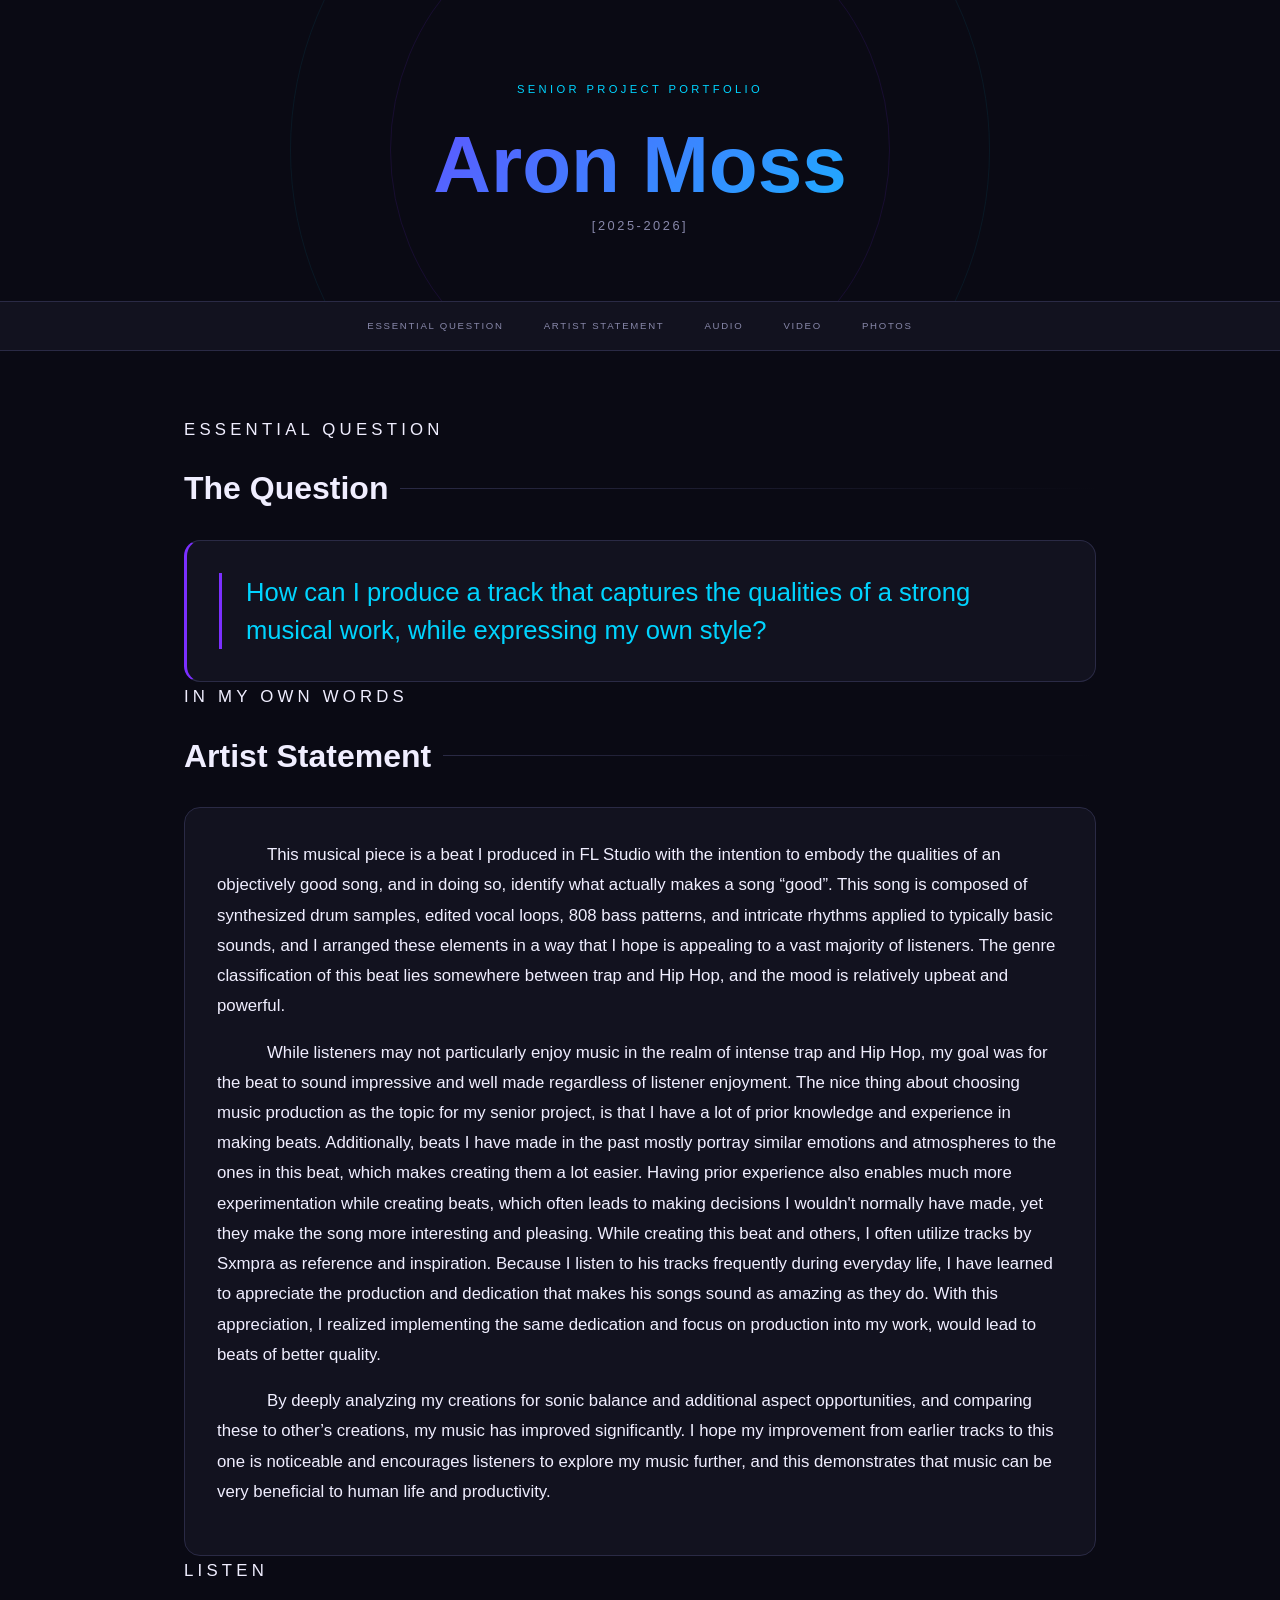
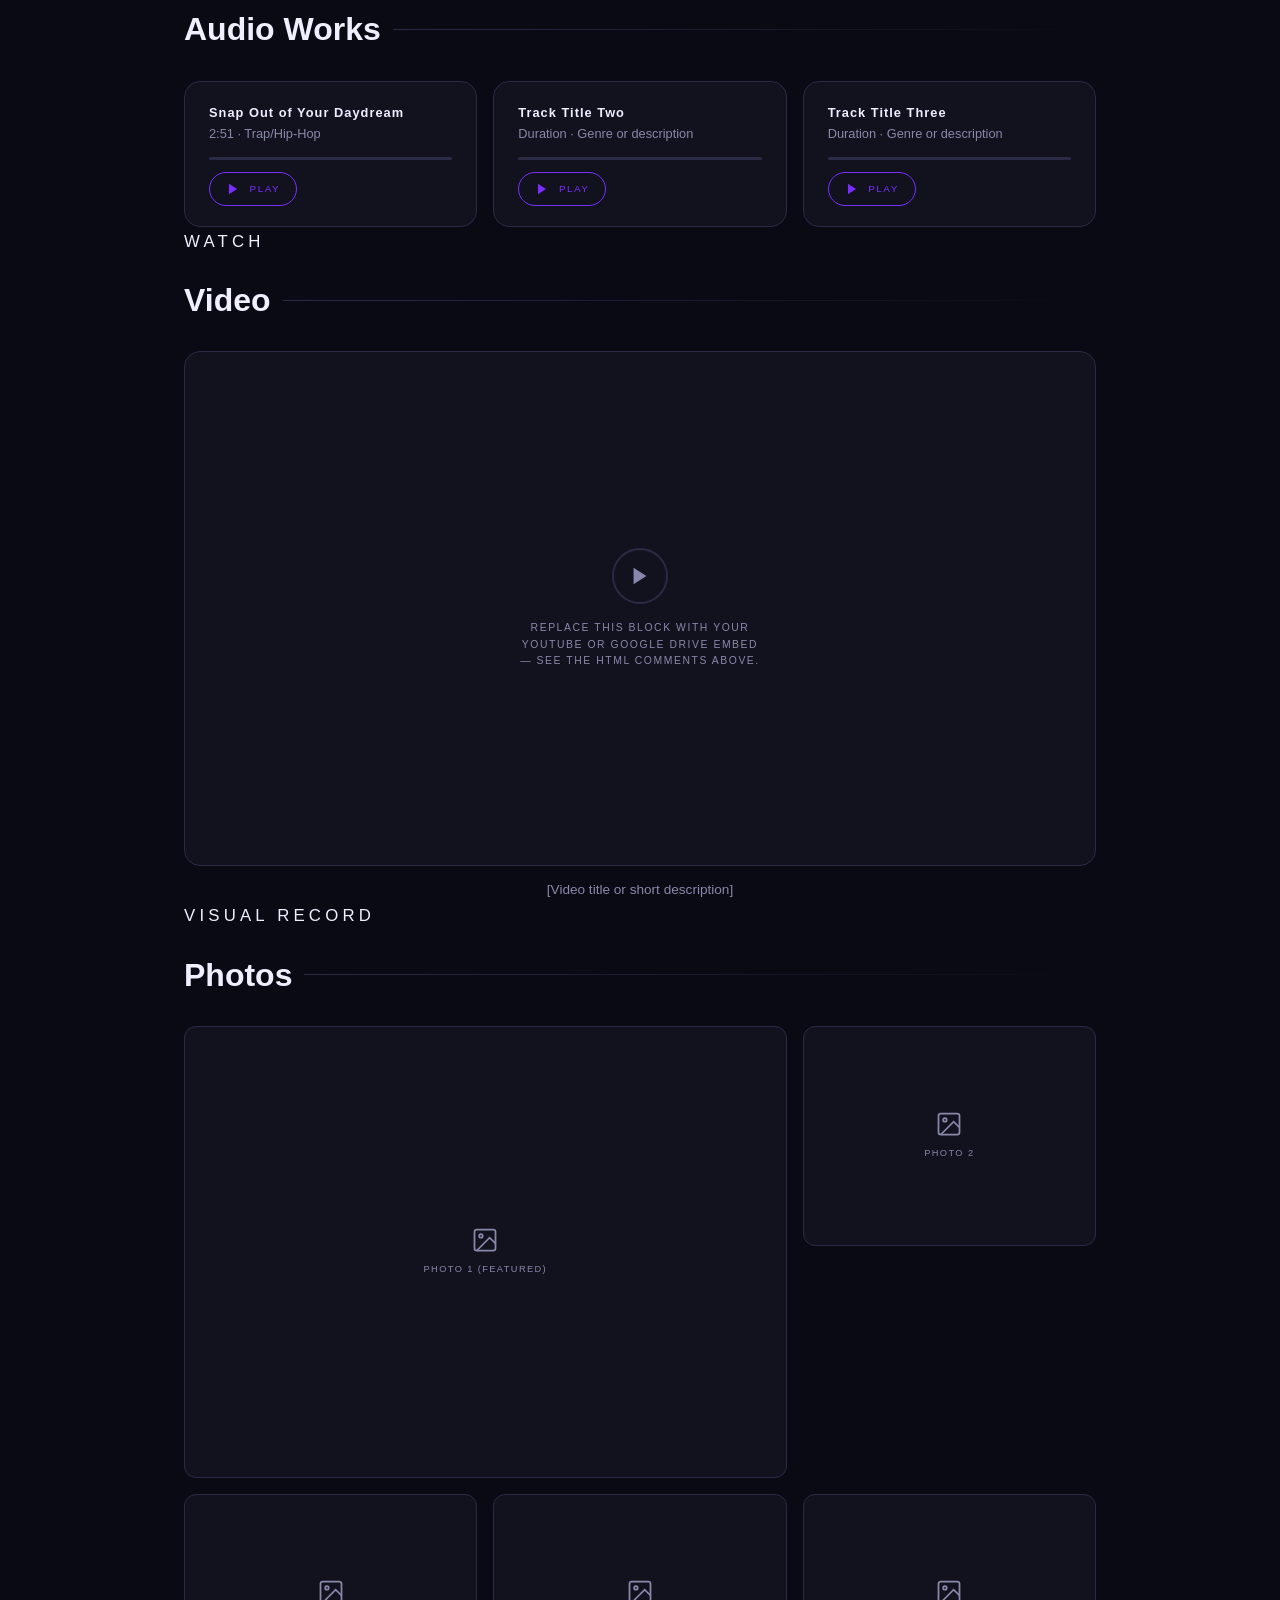
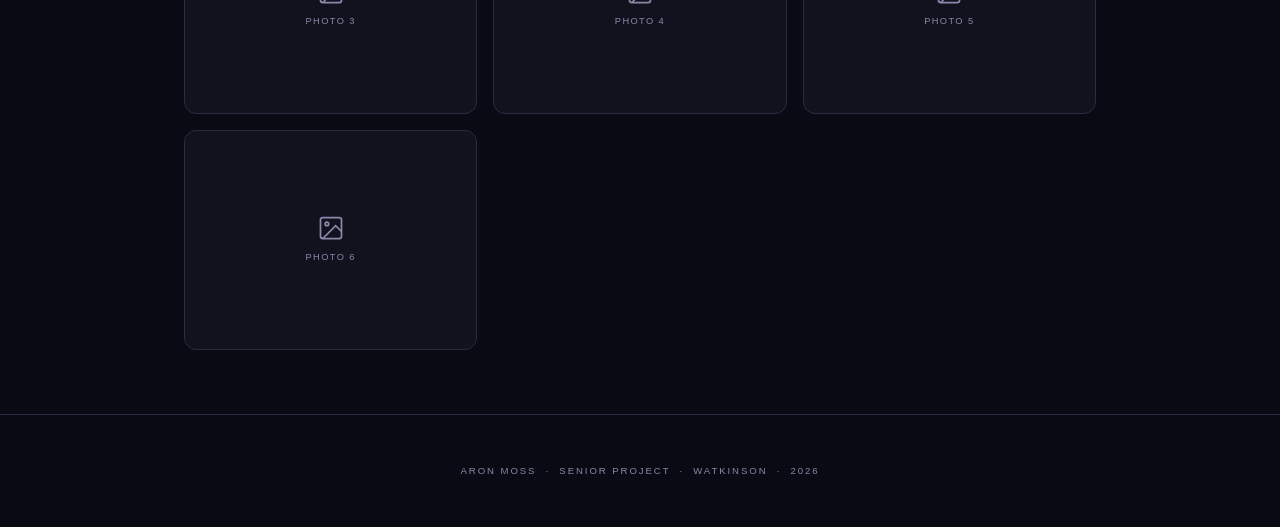
==== index.html @ 29e26ac1 "fix audio file playing" ====
<!DOCTYPE html>
<html lang="en">
<head>
  <meta charset="UTF-8" />
  <meta name="viewport" content="width=device-width, initial-scale=1.0" />
  <title>Senior Project – [First Name] [Last Initial].</title>

  <!-- ============================================================
       GOOGLE FONTS — swap these src URLs to change fonts
       Current: Orbitron (headings) + Inter (body)
  ============================================================ -->
  <link rel="preconnect" href="https://fonts.googleapis.com" />
  <link rel="preconnect" href="https://fonts.gstatic.com" crossorigin />
  <link href="https://fonts.googleapis.com/css2?family=Orbitron:wght@400;700;900&family=Inter:wght@300;400;500;600&display=swap"/>

  <link rel="stylesheet" href="styles.css">

</head>
<body>

  <!-- ============================================================
       HEADER
  ============================================================ -->
  <header>
    <div class="container">
      <p class="header-eyebrow">Senior Project Portfolio</p>

      <!-- STUDENT: Replace "[First Name] [L]." with your name -->
      <h1 class="student-name">Aron Moss</h1>

      <!-- STUDENT: Optional subtitle — your project title, year, etc. -->
      <p class="header-sub">[2025-2026]</p>
    </div>
  </header>

  <!-- ============================================================
       NAVIGATION
  ============================================================ -->
  <nav aria-label="Page sections">
    <ul>
      <li><a href="#essential-question">Essential Question</a></li>
      <li><a href="#artist-statement">Artist Statement</a></li>
      <li><a href="#audio">Audio</a></li>
      <li><a href="#video">Video</a></li>
      <li><a href="#photos">Photos</a></li>
    </ul>
  </nav>

  <!-- ============================================================
       MAIN CONTENT
  ============================================================ -->
  <main>
    <div class="container">

      <!-- ========================================================
           SECTION 1: ESSENTIAL QUESTION
      ======================================================== -->
      <section id="essential-question" aria-labelledby="eq-heading">
        <p class="section-label">Essential Question</p>
        <h2 class="section-title" id="eq-heading">The Question</h2>

        <div class="card card-accented">
          <!-- STUDENT: Replace the text inside the blockquote
               with your actual essential question. -->
          <blockquote class="question-display">
            How can I produce a track that captures the qualities of a strong musical work, while expressing my own style?
          </blockquote>
        </div>
      </section>

      <!-- ========================================================
           SECTION 2: ARTIST STATEMENT
      ======================================================== -->
      <section id="artist-stuff" aria-labelledby="as-heading">
        <p class="section-label">In My Own Words</p>
        <div id="artist-statement" aria-labelledby="as-heading">
          <h2 class="section-title" id="as-heading">Artist Statement</h2>
          <div class="card">
            <!-- STUDENT: Replace the paragraphs below with your
                 actual artist statement. Add or remove <p> tags
                 as needed. Aim for 2–4 paragraphs. -->
            <p>
              This musical piece is a beat I produced in FL Studio with the intention to embody the qualities of an objectively good song, and in doing so, identify what actually makes a song “good”. This song is composed of synthesized drum samples, edited vocal loops, 808 bass patterns, and intricate rhythms applied to typically basic sounds, and I arranged these elements in a way that I hope is appealing to a vast majority of listeners. The genre classification of this beat lies somewhere between trap and Hip Hop, and the mood is relatively upbeat and powerful.
            </p>
            <p>
              While listeners may not particularly enjoy music in the realm of intense trap and Hip Hop, my goal was for the beat to sound impressive and well made regardless of listener enjoyment. The nice thing about choosing music production as the topic for my senior project, is that I have a lot of prior knowledge and experience in making beats.  Additionally, beats I have made in the past mostly portray similar emotions and atmospheres to the ones in this beat, which makes creating them a lot easier. Having prior experience also enables much more experimentation while creating beats, which often leads to making decisions I wouldn't normally have made, yet they make the song more interesting and pleasing. While creating this beat and others, I often utilize tracks by Sxmpra as reference and inspiration. Because I listen to his tracks frequently during everyday life, I have learned to appreciate the production and dedication that makes his songs sound as amazing as they do. With this appreciation, I realized implementing the same dedication and focus on production into my work, would lead to beats of better quality.
            </p>
            <p>
              By deeply analyzing my creations for sonic balance and additional aspect opportunities, and comparing these to other’s creations, my music has improved significantly. I hope my improvement from earlier tracks to this one is noticeable and encourages listeners to explore my music further, and this demonstrates that music can be very beneficial to human life and productivity.
            </p>
          </div>
        </div>
      </section>

      <!-- ========================================================
           SECTION 3: AUDIO TRACKS
      ======================================================== -->
      <section id="add-audio" aria-labelledby="audio-heading">
        <p class="section-label">Listen</p>
        <h2 class="section-title" id="audio-heading">Audio Works</h2>

        <div class="audio-grid">

          <!-- ====================================================
               AUDIO CARD — copy and paste this entire block
               to add more tracks. Fill in the file path, title,
               and description for each one.
          ==================================================== -->
          <div class="audio-card">
            <div>
              <!-- STUDENT: Replace with your track title -->
              <p class="audio-card-title">Snap Out of Your Daydream</p>
              <!-- STUDENT: Replace with a short description -->
              <p class="audio-card-meta">2:51 · Trap/Hip-Hop</p>
            </div>
            <div class="audio-progress-wrap">
              <div class="audio-progress-bar"></div>
            </div>
            <!-- STUDENT: Replace "audio/track-01.mp3" with the
                 path to your audio file. Keep the data-src
                 attribute — the JS uses it to load the file. -->
            <button class="btn-play"
                    data-src="audio/daydream.mp3"
                    aria-label="Play Track Title One">
              <svg viewBox="0 0 24 24" fill="currentColor"><polygon points="5,3 19,12 5,21"/></svg>
              Play
            </button>
          </div>
          <!-- END AUDIO CARD -->

          <!-- ====================================================
               AUDIO CARD 2 — duplicate of above
          ==================================================== -->
          <div class="audio-card">
            <div>
              <p class="audio-card-title">Track Title Two</p>
              <p class="audio-card-meta">Duration · Genre or description</p>
            </div>
            <div class="audio-progress-wrap">
              <div class="audio-progress-bar"></div>
            </div>
            <button class="btn-play"
                    data-src="audio/track-02.mp3"
                    aria-label="Play Track Title Two">
              <svg viewBox="0 0 24 24" fill="currentColor"><polygon points="5,3 19,12 5,21"/></svg>
              Play
            </button>
          </div>
          <!-- END AUDIO CARD -->

          <!-- ====================================================
               AUDIO CARD 3 — duplicate of above
          ==================================================== -->
          <div class="audio-card">
            <div>
              <p class="audio-card-title">Track Title Three</p>
              <p class="audio-card-meta">Duration · Genre or description</p>
            </div>
            <div class="audio-progress-wrap">
              <div class="audio-progress-bar"></div>
            </div>
            <button class="btn-play"
                    data-src="audio/track-03.mp3"
                    aria-label="Play Track Title Three">
              <svg viewBox="0 0 24 24" fill="currentColor"><polygon points="5,3 19,12 5,21"/></svg>
              Play
            </button>
          </div>
          <!-- END AUDIO CARD -->

        </div>
      </section>

      <!-- ========================================================
           SECTION 4: VIDEO
      ======================================================== -->
      <section id="video" aria-labelledby="video-heading">
        <p class="section-label">Watch</p>
        <h2 class="section-title" id="video-heading">Video</h2>

        <div class="video-wrapper">

          <!-- ==================================================
               OPTION A — YouTube (unlisted or public video)
               Replace YOUR_VIDEO_ID with the 11-character ID
               from the end of the YouTube URL.
               Example URL: https://youtu.be/dQw4w9WgXcQ
               → Replace YOUR_VIDEO_ID with: dQw4w9WgXcQ

               Uncomment the line below and delete Option B.
          ================================================== -->
          <!--
          <iframe
            src="https://www.youtube.com/embed/YOUR_VIDEO_ID"
            title="Senior Project Video"
            allow="accelerometer; autoplay; clipboard-write; encrypted-media; gyroscope; picture-in-picture"
            allowfullscreen>
          </iframe>
          -->

          <!-- ==================================================
               OPTION B — Google Drive
               1. In Drive, right-click your video → Share →
                  "Anyone with the link."
               2. Copy the file ID from the share URL.
                  Share URL looks like:
                  https://drive.google.com/file/d/FILE_ID_HERE/view
               3. Replace YOUR_FILE_ID below with that ID.

               Uncomment the line below and delete Option A.
          ================================================== -->
          <!--
          <iframe
            src="https://drive.google.com/file/d/YOUR_FILE_ID/preview"
            title="Senior Project Video"
            allow="autoplay"
            allowfullscreen>
          </iframe>
          -->

          <!-- ==================================================
               PLACEHOLDER — remove this entire block once you
               have added one of the iframes above.
          ================================================== -->
          <div class="video-placeholder">
            <div class="video-placeholder-icon">
              <svg viewBox="0 0 24 24" xmlns="http://www.w3.org/2000/svg">
                <polygon points="5,3 19,12 5,21"/>
              </svg>
            </div>
            <p>Replace this block with your YouTube or Google Drive embed — see the HTML comments above.</p>
          </div>
          <!-- END PLACEHOLDER -->

        </div>

        <!-- STUDENT: Replace with a caption for your video -->
        <p class="video-caption">[Video title or short description]</p>
      </section>

      <!-- ========================================================
           SECTION 5: PHOTOS / GALLERY
      ======================================================== -->
      <section id="photos" aria-labelledby="photos-heading">
        <p class="section-label">Visual Record</p>
        <h2 class="section-title" id="photos-heading">Photos</h2>

        <div class="photo-grid">

          <!-- ==================================================
               PHOTO ITEM — copy and paste this block to add more
               photos. Change the src and alt for each image.
               To use a photo:
               • Put your image file in an "images/" folder
                 next to this HTML file.
               • Replace "images/photo-01.jpg" with your filename.
               • Replace the alt text with a description.
               • Replace the caption text.

               Remove the <div class="photo-placeholder"> block
               and un-comment the <img> tag when you have a real
               image ready.
          ================================================== -->

          <!-- Photo 1 (featured — spans 2 columns) -->
          <div class="photo-item">
            <!-- <img src="images/photo-01.jpg" alt="Description of photo 1" /> -->
            <div class="photo-placeholder">
              <svg viewBox="0 0 24 24" fill="none" stroke="currentColor" stroke-width="1.5">
                <rect x="3" y="3" width="18" height="18" rx="2"/>
                <circle cx="8.5" cy="8.5" r="1.5"/>
                <polyline points="21,15 16,10 5,21"/>
              </svg>
              <span>Photo 1 (featured)</span>
            </div>
            <div class="photo-caption">[Caption for photo 1]</div>
          </div>

          <!-- Photo 2 -->
          <div class="photo-item">
            <!-- <img src="images/photo-02.jpg" alt="Description of photo 2" /> -->
            <div class="photo-placeholder">
              <svg viewBox="0 0 24 24" fill="none" stroke="currentColor" stroke-width="1.5">
                <rect x="3" y="3" width="18" height="18" rx="2"/>
                <circle cx="8.5" cy="8.5" r="1.5"/>
                <polyline points="21,15 16,10 5,21"/>
              </svg>
              <span>Photo 2</span>
            </div>
            <div class="photo-caption">[Caption for photo 2]</div>
          </div>

          <!-- Photo 3 -->
          <div class="photo-item">
            <!-- <img src="images/photo-03.jpg" alt="Description of photo 3" /> -->
            <div class="photo-placeholder">
              <svg viewBox="0 0 24 24" fill="none" stroke="currentColor" stroke-width="1.5">
                <rect x="3" y="3" width="18" height="18" rx="2"/>
                <circle cx="8.5" cy="8.5" r="1.5"/>
                <polyline points="21,15 16,10 5,21"/>
              </svg>
              <span>Photo 3</span>
            </div>
            <div class="photo-caption">[Caption for photo 3]</div>
          </div>

          <!-- Photo 4 -->
          <div class="photo-item">
            <!-- <img src="images/photo-04.jpg" alt="Description of photo 4" /> -->
            <div class="photo-placeholder">
              <svg viewBox="0 0 24 24" fill="none" stroke="currentColor" stroke-width="1.5">
                <rect x="3" y="3" width="18" height="18" rx="2"/>
                <circle cx="8.5" cy="8.5" r="1.5"/>
                <polyline points="21,15 16,10 5,21"/>
              </svg>
              <span>Photo 4</span>
            </div>
            <div class="photo-caption">[Caption for photo 4]</div>
          </div>

          <!-- Photo 5 -->
          <div class="photo-item">
            <!-- <img src="images/photo-05.jpg" alt="Description of photo 5" /> -->
            <div class="photo-placeholder">
              <svg viewBox="0 0 24 24" fill="none" stroke="currentColor" stroke-width="1.5">
                <rect x="3" y="3" width="18" height="18" rx="2"/>
                <circle cx="8.5" cy="8.5" r="1.5"/>
                <polyline points="21,15 16,10 5,21"/>
              </svg>
              <span>Photo 5</span>
            </div>
            <div class="photo-caption">[Caption for photo 5]</div>
          </div>

          <!-- Photo 6 -->
          <div class="photo-item">
            <!-- <img src="images/photo-06.jpg" alt="Description of photo 6" /> -->
            <div class="photo-placeholder">
              <svg viewBox="0 0 24 24" fill="none" stroke="currentColor" stroke-width="1.5">
                <rect x="3" y="3" width="18" height="18" rx="2"/>
                <circle cx="8.5" cy="8.5" r="1.5"/>
                <polyline points="21,15 16,10 5,21"/>
              </svg>
              <span>Photo 6</span>
            </div>
            <div class="photo-caption">[Caption for photo 6]</div>
          </div>

        </div>
      </section>
    </div>
  </main>

  <footer>
    <!-- STUDENT: Replace the placeholders below -->
    <p>Aron Moss &nbsp;·&nbsp; Senior Project &nbsp;·&nbsp; Watkinson &nbsp;·&nbsp; 2026</p>
  </footer>
  <script src="script.js" defer></script>
</body>
  <!-- ============================================================
       FOOTER
   ============================================================ -->


  <!-- ============================================================
       JAVASCRIPT — Audio player logic
       You do not need to edit this section.
  ============================================================ -->
</html>
---- styles.css ----
/* ============================================================
       COLOR PALETTE — change these variables to restyle everything
    ============================================================ */
    :root {
      --color-bg:           #0a0a14;   /* page background */
      --color-surface:      #12121f;   /* card / section background */
      --color-surface-2:    #1a1a2e;   /* elevated surface */
      --color-accent-1:     #7b2fff;   /* primary accent (purple) */
      --color-accent-2:     #00d4ff;   /* secondary accent (cyan) */
      --color-accent-3:     #ff3cac;   /* tertiary accent (pink) */
      --color-text-primary: #f0eeff;   /* main text */
      --color-text-muted:   #8888aa;   /* secondary / label text */
      --color-border:       #2a2a45;   /* subtle borders */

      /* Typography */
      --font-display: 'Orbitron', sans-serif;
      --font-body:    'Inter', sans-serif;

      /* Spacing */
      --section-gap: 5rem;
    }

    /* ============================================================
       RESET & BASE
    ============================================================ */
    *, *::before, *::after { box-sizing: border-box; margin: 0; padding: 0; }

    html { scroll-behavior: smooth; }

    body {
      background-color: var(--color-bg);
      color: var(--color-text-primary);
      font-family: var(--font-body);
      font-size: 1rem;
      line-height: 1.7;
      min-height: 100vh;
    }

    /* ============================================================
       UTILITY CLASSES
    ============================================================ */
    .accent-1 { color: var(--color-accent-1); }
    .accent-2 { color: var(--color-accent-2); }
    .accent-3 { color: var(--color-accent-3); }

    .section-label {
      font-family: var(--font-display);
      font-size: 0.65rem;
      letter-spacing: 0.25em;
      text-transform: uppercase;
      color: var(--color-accent-2);
      margin-bottom: 0.5rem;
    }

    .card {
      background: var(--color-surface);
      border: 1px solid var(--color-border);
      border-radius: 1rem;
      padding: 2rem;
    }

    .card-elevated {
      background: var(--color-surface-2);
      border: 1px solid var(--color-border);
      border-radius: 1rem;
      padding: 2rem;
    }

    /* Glowing left-border accent on cards */
    .card-accented {
      border-left: 3px solid var(--color-accent-1);
    }

    /* ============================================================
       LAYOUT CONTAINER
    ============================================================ */
    .container {
      max-width: 960px;
      margin: 0 auto;
      padding: 0 1.5rem;
    }

    /* ============================================================
       HERO / HEADER
    ============================================================ */
    header {
      position: relative;
      padding: 5rem 0 4rem;
      text-align: center;
      border-bottom: 1px solid var(--color-border);
      overflow: hidden;
    }

    /* Decorative animated ring behind the header */
    header::before {
      content: '';
      position: absolute;
      width: 500px;
      height: 500px;
      border-radius: 50%;
      border: 1px solid var(--color-accent-1);
      opacity: 0.12;
      top: 50%;
      left: 50%;
      transform: translate(-50%, -50%);
      animation: pulse-ring 6s ease-in-out infinite;
    }
    header::after {
      content: '';
      position: absolute;
      width: 700px;
      height: 700px;
      border-radius: 50%;
      border: 1px solid var(--color-accent-2);
      opacity: 0.07;
      top: 50%;
      left: 50%;
      transform: translate(-50%, -50%);
      animation: pulse-ring 6s ease-in-out infinite 1.5s;
    }

    @keyframes pulse-ring {
      0%, 100% { transform: translate(-50%, -50%) scale(1); opacity: 0.10; }
      50%       { transform: translate(-50%, -50%) scale(1.05); opacity: 0.18; }
    }

    .header-eyebrow {
      font-family: var(--font-display);
      font-size: 0.7rem;
      letter-spacing: 0.3em;
      text-transform: uppercase;
      color: var(--color-accent-2);
      margin-bottom: 1.5rem;
      position: relative;
    }

    .student-name {
      font-family: var(--font-display);
      font-size: clamp(2.5rem, 8vw, 5rem);
      font-weight: 900;
      line-height: 1.05;
      background: linear-gradient(135deg, var(--color-accent-1), var(--color-accent-2));
      -webkit-background-clip: text;
      -webkit-text-fill-color: transparent;
      background-clip: text;
      margin-bottom: 0.5rem;
      position: relative;

      /* -------------------------------------------------------
         STUDENT: Replace the text below with your first name
         and last initial followed by a period.
         Example: ALEX M.
      ------------------------------------------------------- */
    }

    .header-sub {
      font-family: var(--font-display);
      font-size: 0.8rem;
      letter-spacing: 0.2em;
      color: var(--color-text-muted);
      text-transform: uppercase;
      position: relative;
    }

    /* ============================================================
       NAV BAR
    ============================================================ */
    nav {
      background: var(--color-surface);
      border-bottom: 1px solid var(--color-border);
      position: sticky;
      top: 0;
      z-index: 100;
    }

    nav ul {
      list-style: none;
      display: flex;
      justify-content: center;
      flex-wrap: wrap;
      gap: 0;
    }

    nav a {
      display: block;
      padding: 1rem 1.25rem;
      font-family: var(--font-display);
      font-size: 0.6rem;
      letter-spacing: 0.18em;
      text-transform: uppercase;
      color: var(--color-text-muted);
      text-decoration: none;
      transition: color 0.2s;
    }

    nav a:hover { color: var(--color-accent-2); }

    /* ============================================================
       MAIN CONTENT
    ============================================================ */
    main {
      padding: 4rem 0;
      display: flex;
      flex-direction: column;
      gap: var(--section-gap);
    }

    /* ============================================================
       SECTION HEADINGS
    ============================================================ */
    .section-title {
      font-family: var(--font-display);
      font-size: clamp(1.4rem, 4vw, 2rem);
      font-weight: 700;
      color: var(--color-text-primary);
      margin-bottom: 1.5rem;
      display: flex;
      align-items: center;
      gap: 0.75rem;
    }

    /* Decorative line next to section title */
    .section-title::after {
      content: '';
      flex: 1;
      height: 1px;
      background: linear-gradient(90deg, var(--color-border), transparent);
    }

    /* ============================================================
       SECTION: ESSENTIAL QUESTION
    ============================================================ */
    #essential-question .question-display {
      font-family: var(--font-display);
      font-size: clamp(1.1rem, 3vw, 1.6rem);
      font-weight: 400;
      line-height: 1.5;
      color: var(--color-accent-2);
      border-left: 3px solid var(--color-accent-1);
      padding-left: 1.5rem;

      /* -------------------------------------------------------
         STUDENT: Replace this placeholder text with your
         actual essential question.
      ------------------------------------------------------- */
    }

    /* ============================================================
       SECTION: ARTIST STATEMENT
    ============================================================ */
    .section-label {
      color: var(--color-text-primary);
      font-size: 1.05rem;
      line-height: 1.8;
      margin-bottom: 1rem;
      text-indent: 0;
}
    #artist-statement p {
      color: var(--color-text-primary);
      font-size: 1.05rem;
      line-height: 1.8;
      margin-bottom: 1rem;
      text-indent: 50px;
}

      /* -------------------------------------------------------
         STUDENT: Replace the placeholder <p> tags below
         with your actual artist statement paragraphs.
         You can add or remove <p> tags as needed.
      ------------------------------------------------------- */

    /* ============================================================
       SECTION: AUDIO TRACKS
    ============================================================ */


    .final-prod {
      display: grid;
      grid-template-columns: repeat(auto-fit, minmax(260px, 1fr));
      gap: 1rem;
    }

    .audio-grid {
      display: grid;
      grid-template-columns: repeat(auto-fit, minmax(260px, 1fr));
      gap: 1rem;
    }

    .audio-card {
      background: var(--color-surface);
      border: 1px solid var(--color-border);
      border-radius: 1rem;
      padding: 1.25rem 1.5rem;
      display: flex;
      flex-direction: column;
      gap: 0.75rem;
      transition: border-color 0.2s;
    }

    .audio-card:hover { border-color: var(--color-accent-1); }

    .audio-card-title {
      font-family: var(--font-display);
      font-size: 0.8rem;
      font-weight: 700;
      letter-spacing: 0.08em;
      color: var(--color-text-primary);
    }

    .audio-card-meta {
      font-size: 0.8rem;
      color: var(--color-text-muted);
    }

    /* Play button */
    .btn-play {
      display: flex;
      align-items: center;
      gap: 0.6rem;
      background: transparent;
      border: 1px solid var(--color-accent-1);
      color: var(--color-accent-1);
      font-family: var(--font-display);
      font-size: 0.62rem;
      letter-spacing: 0.15em;
      text-transform: uppercase;
      padding: 0.55rem 1rem;
      border-radius: 2rem;
      cursor: pointer;
      transition: background 0.2s, color 0.2s;
      align-self: flex-start;
    }

    .btn-play:hover,
    .btn-play.playing {
      background: var(--color-accent-1);
      color: #fff;
    }

    /* SVG play / pause icons */
    .btn-play svg { width: 14px; height: 14px; flex-shrink: 0; }

    /* Progress bar */
    .audio-progress-wrap {
      height: 3px;
      background: var(--color-border);
      border-radius: 2px;
      overflow: hidden;
    }

    .audio-progress-bar {
      height: 100%;
      width: 0%;
      background: linear-gradient(90deg, var(--color-accent-1), var(--color-accent-2));
      border-radius: 2px;
      transition: width 0.3s linear;
    }

    /* ============================================================
       SECTION: VIDEO
    ============================================================ */
    .video-wrapper {
      position: relative;
      padding-bottom: 56.25%; /* 16:9 */
      height: 0;
      border-radius: 1rem;
      overflow: hidden;
      border: 1px solid var(--color-border);
      background: var(--color-surface);
    }

    .video-wrapper iframe {
      position: absolute;
      top: 0; left: 0;
      width: 100%; height: 100%;
      border: none;
    }

    /* Placeholder shown when no video URL is set */
    .video-placeholder {
      position: absolute;
      top: 0; left: 0; right: 0; bottom: 0;
      display: flex;
      flex-direction: column;
      align-items: center;
      justify-content: center;
      gap: 1rem;
      color: var(--color-text-muted);
    }

    .video-placeholder-icon {
      width: 56px;
      height: 56px;
      border: 2px solid var(--color-border);
      border-radius: 50%;
      display: flex;
      align-items: center;
      justify-content: center;
    }

    .video-placeholder svg { width: 22px; height: 22px; fill: var(--color-text-muted); }

    .video-placeholder p {
      font-family: var(--font-display);
      font-size: 0.65rem;
      letter-spacing: 0.15em;
      text-transform: uppercase;
      text-align: center;
      max-width: 240px;
      line-height: 1.6;
    }

    .video-caption {
      margin-top: 0.75rem;
      font-size: 0.85rem;
      color: var(--color-text-muted);
      text-align: center;
    }

    /* ============================================================
       SECTION: PHOTOS / GALLERY
    ============================================================ */
    .photo-grid {
      display: grid;
      /* Adjust the columns template below to change your layout.
         Current: 3 equal columns. Try "1fr 1fr" for 2 columns,
         or "1fr 1fr 1fr 1fr" for 4 columns. */
      grid-template-columns: repeat(3, 1fr);
      gap: 1rem;
    }

    /* Make first photo span two columns for a featured look */
    .photo-item:first-child {
      grid-column: span 2;
    }

    .photo-item {
      border-radius: 0.75rem;
      overflow: hidden;
      border: 1px solid var(--color-border);
      background: var(--color-surface);
      aspect-ratio: 4 / 3;
      position: relative;
    }

    .photo-item img {
      width: 100%;
      height: 100%;
      object-fit: cover;
      display: block;
      transition: transform 0.4s ease;
    }

    .photo-item:hover img { transform: scale(1.04); }

    /* Placeholder for photos not yet added */
    .photo-placeholder {
      width: 100%;
      height: 100%;
      display: flex;
      flex-direction: column;
      align-items: center;
      justify-content: center;
      gap: 0.5rem;
      color: var(--color-text-muted);
    }

    .photo-placeholder svg { width: 28px; height: 28px; }

    .photo-placeholder span {
      font-family: var(--font-display);
      font-size: 0.58rem;
      letter-spacing: 0.15em;
      text-transform: uppercase;
    }

    .photo-caption {
      position: absolute;
      bottom: 0; left: 0; right: 0;
      padding: 0.5rem 0.75rem;
      background: rgba(10, 10, 20, 0.75);
      font-size: 0.78rem;
      color: var(--color-text-primary);
      transform: translateY(100%);
      transition: transform 0.3s ease;
    }

    .photo-item:hover .photo-caption { transform: translateY(0); }

    /* ============================================================
       FOOTER
    ============================================================ */
    footer {
      text-align: center;
      padding: 3rem 1.5rem;
      border-top: 1px solid var(--color-border);
      color: var(--color-text-muted);
      font-family: var(--font-display);
      font-size: 0.6rem;
      letter-spacing: 0.2em;
      text-transform: uppercase;
    }

    /* ============================================================
       RESPONSIVE
    ============================================================ */
    @media (max-width: 640px) {
      .photo-grid { grid-template-columns: 1fr 1fr; }
      .photo-item:first-child { grid-column: span 2; }
    }

    @media (max-width: 420px) {
      .photo-grid { grid-template-columns: 1fr; }
      .photo-item:first-child { grid-column: span 1; }
    }
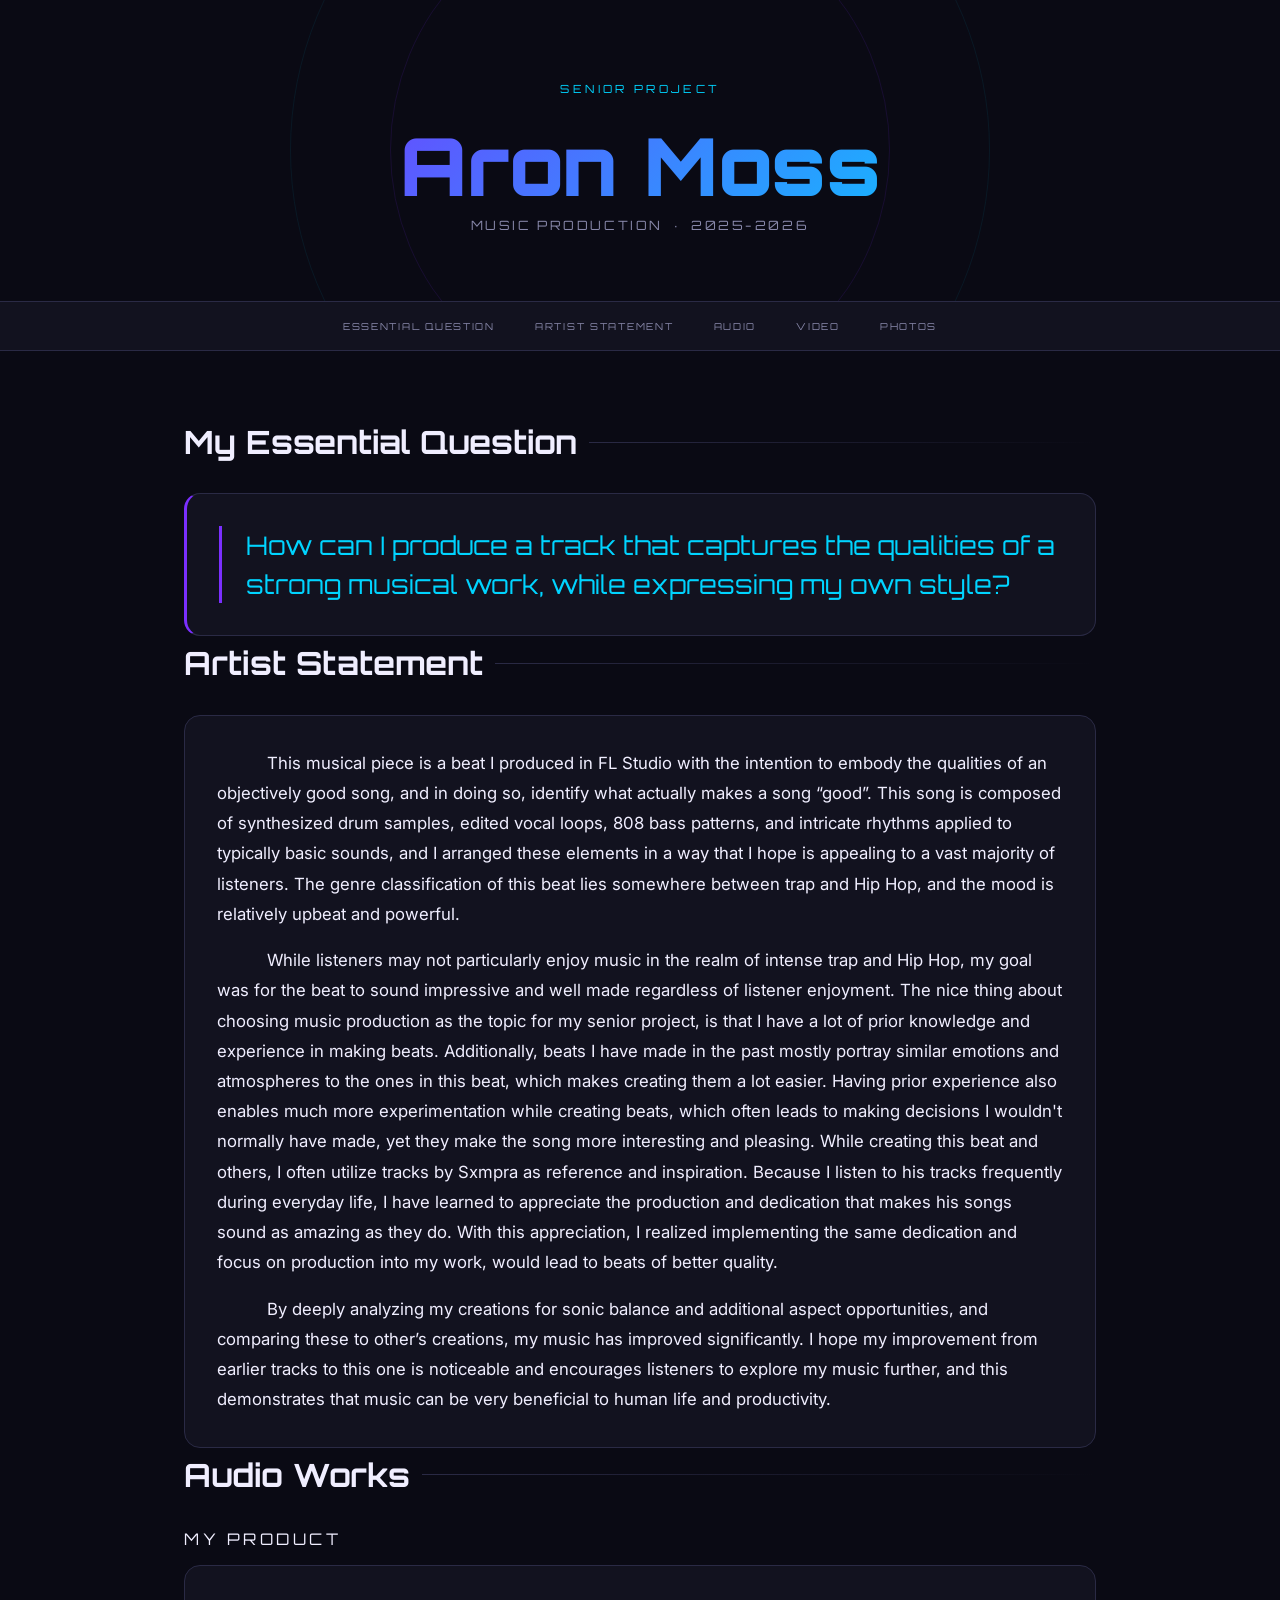
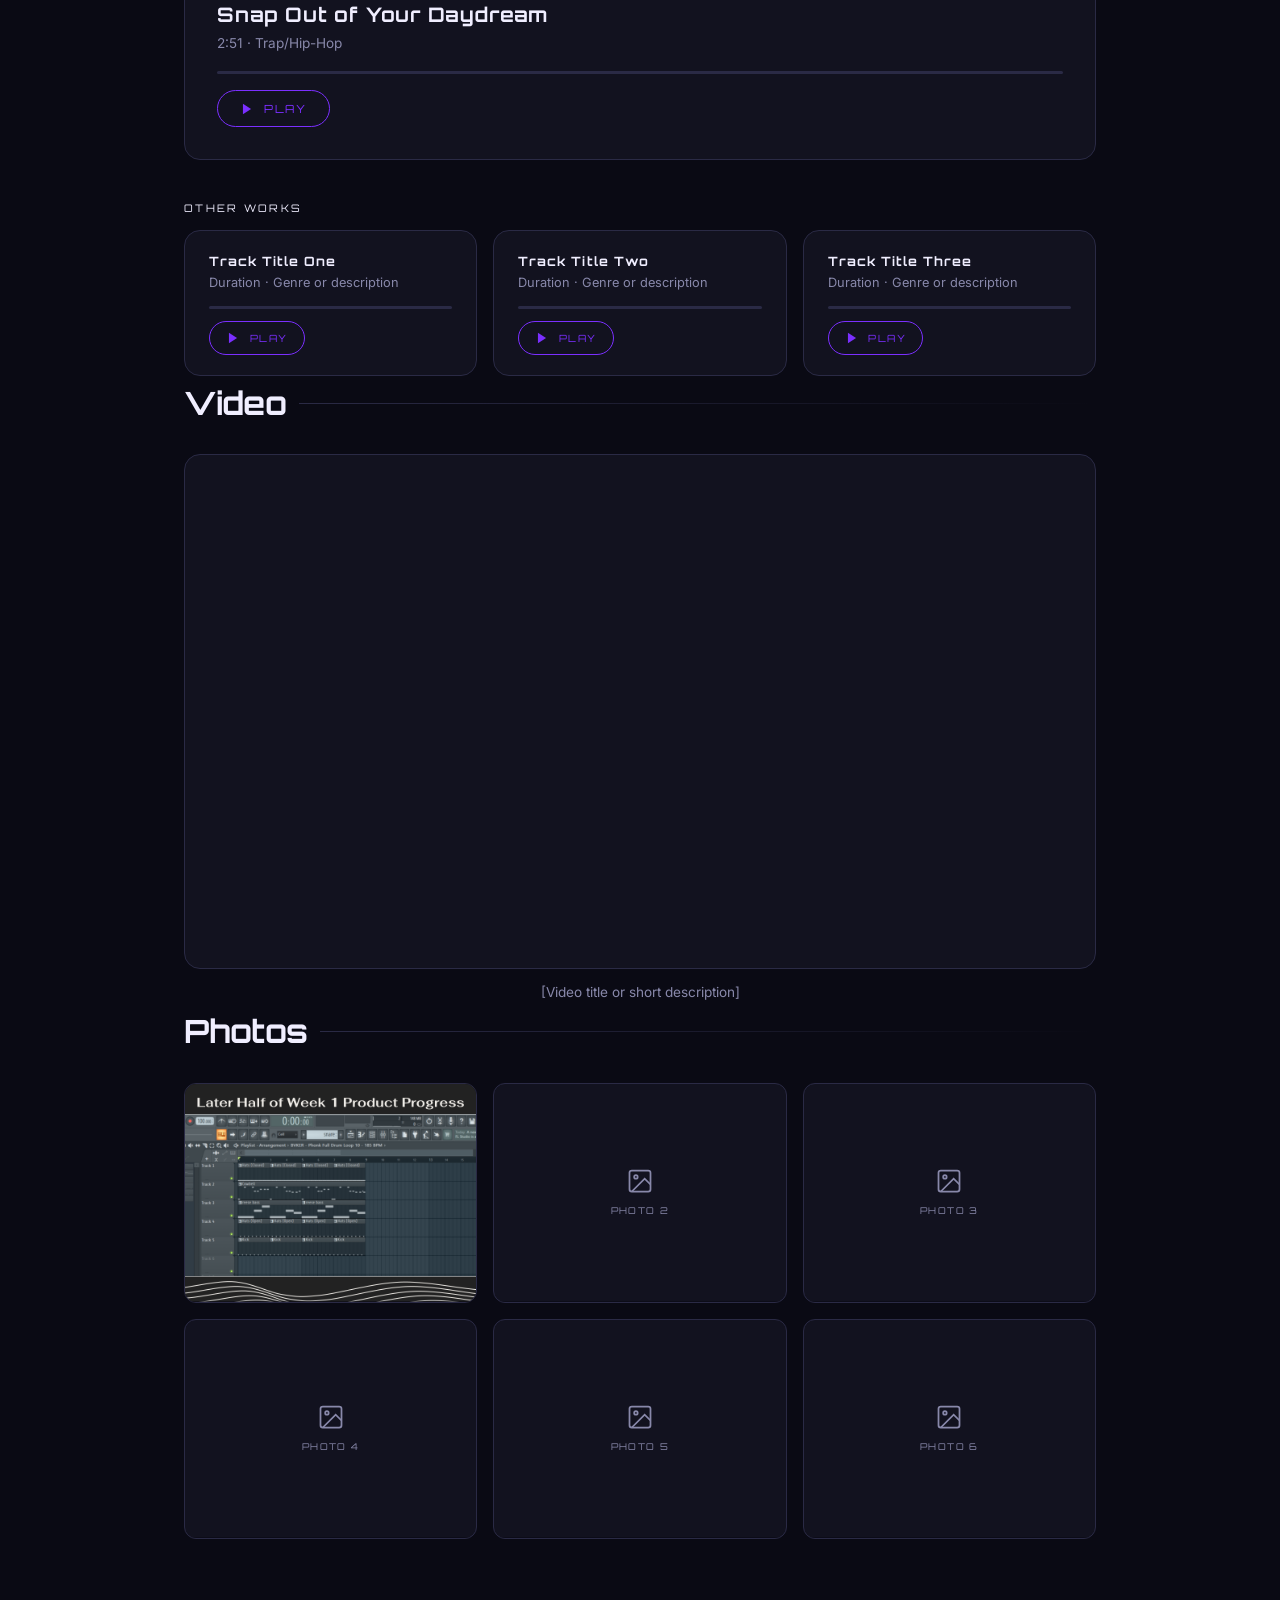
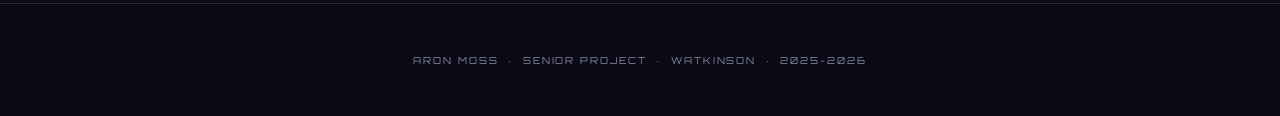
==== commit d08bbb00: "add all information, replacing filler text" ====
--- a/index.html
+++ b/index.html
@@ -3,7 +3,7 @@
 <head>
   <meta charset="UTF-8" />
   <meta name="viewport" content="width=device-width, initial-scale=1.0" />
-  <title>Senior Project – [First Name] [Last Initial].</title>
+  <title>Senior Project – Aron Moss.</title>
 
   <!-- ============================================================
        GOOGLE FONTS — swap these src URLs to change fonts
@@ -11,10 +11,8 @@
   ============================================================ -->
   <link rel="preconnect" href="https://fonts.googleapis.com" />
   <link rel="preconnect" href="https://fonts.gstatic.com" crossorigin />
-  <link href="https://fonts.googleapis.com/css2?family=Orbitron:wght@400;700;900&family=Inter:wght@300;400;500;600&display=swap"/>
-
+  <link href="https://fonts.googleapis.com/css2?family=Orbitron:wght@400;700;900&family=Inter:wght@300;400;500;600&display=swap" rel="stylesheet" />
   <link rel="stylesheet" href="styles.css">
-
 </head>
 <body>
 
@@ -23,13 +21,13 @@
   ============================================================ -->
   <header>
     <div class="container">
-      <p class="header-eyebrow">Senior Project Portfolio</p>
+      <p class="header-eyebrow">Senior Project</p>
 
       <!-- STUDENT: Replace "[First Name] [L]." with your name -->
       <h1 class="student-name">Aron Moss</h1>
 
       <!-- STUDENT: Optional subtitle — your project title, year, etc. -->
-      <p class="header-sub">[2025-2026]</p>
+      <p class="header-sub">Music Production &nbsp;·&nbsp; 2025-2026</p>
     </div>
   </header>
 
@@ -56,8 +54,7 @@
            SECTION 1: ESSENTIAL QUESTION
       ======================================================== -->
       <section id="essential-question" aria-labelledby="eq-heading">
-        <p class="section-label">Essential Question</p>
-        <h2 class="section-title" id="eq-heading">The Question</h2>
+        <h2 class="section-title" id="eq-heading">My Essential Question</h2>
 
         <div class="card card-accented">
           <!-- STUDENT: Replace the text inside the blockquote
@@ -71,56 +68,83 @@
       <!-- ========================================================
            SECTION 2: ARTIST STATEMENT
       ======================================================== -->
-      <section id="artist-stuff" aria-labelledby="as-heading">
-        <p class="section-label">In My Own Words</p>
-        <div id="artist-statement" aria-labelledby="as-heading">
-          <h2 class="section-title" id="as-heading">Artist Statement</h2>
-          <div class="card">
-            <!-- STUDENT: Replace the paragraphs below with your
-                 actual artist statement. Add or remove <p> tags
-                 as needed. Aim for 2–4 paragraphs. -->
-            <p>
-              This musical piece is a beat I produced in FL Studio with the intention to embody the qualities of an objectively good song, and in doing so, identify what actually makes a song “good”. This song is composed of synthesized drum samples, edited vocal loops, 808 bass patterns, and intricate rhythms applied to typically basic sounds, and I arranged these elements in a way that I hope is appealing to a vast majority of listeners. The genre classification of this beat lies somewhere between trap and Hip Hop, and the mood is relatively upbeat and powerful.
-            </p>
-            <p>
-              While listeners may not particularly enjoy music in the realm of intense trap and Hip Hop, my goal was for the beat to sound impressive and well made regardless of listener enjoyment. The nice thing about choosing music production as the topic for my senior project, is that I have a lot of prior knowledge and experience in making beats.  Additionally, beats I have made in the past mostly portray similar emotions and atmospheres to the ones in this beat, which makes creating them a lot easier. Having prior experience also enables much more experimentation while creating beats, which often leads to making decisions I wouldn't normally have made, yet they make the song more interesting and pleasing. While creating this beat and others, I often utilize tracks by Sxmpra as reference and inspiration. Because I listen to his tracks frequently during everyday life, I have learned to appreciate the production and dedication that makes his songs sound as amazing as they do. With this appreciation, I realized implementing the same dedication and focus on production into my work, would lead to beats of better quality.
-            </p>
-            <p>
-              By deeply analyzing my creations for sonic balance and additional aspect opportunities, and comparing these to other’s creations, my music has improved significantly. I hope my improvement from earlier tracks to this one is noticeable and encourages listeners to explore my music further, and this demonstrates that music can be very beneficial to human life and productivity.
-            </p>
-          </div>
+      <section id="artist-statement" aria-labelledby="as-heading">
+        <h2 class="section-title" id="as-heading">Artist Statement</h2>
+
+        <div class="card">
+          <!-- STUDENT: Replace the paragraphs below with your
+               actual artist statement. Add or remove <p> tags
+               as needed. Aim for 2–4 paragraphs. -->
+          <p>
+            This musical piece is a beat I produced in FL Studio with the intention to embody the qualities of an objectively good song, and in doing so, identify what actually makes a song “good”. This song is composed of synthesized drum samples, edited vocal loops, 808 bass patterns, and intricate rhythms applied to typically basic sounds, and I arranged these elements in a way that I hope is appealing to a vast majority of listeners. The genre classification of this beat lies somewhere between trap and Hip Hop, and the mood is relatively upbeat and powerful.
+          </p>
+          <p>
+            While listeners may not particularly enjoy music in the realm of intense trap and Hip Hop, my goal was for the beat to sound impressive and well made regardless of listener enjoyment. The nice thing about choosing music production as the topic for my senior project, is that I have a lot of prior knowledge and experience in making beats.  Additionally, beats I have made in the past mostly portray similar emotions and atmospheres to the ones in this beat, which makes creating them a lot easier. Having prior experience also enables much more experimentation while creating beats, which often leads to making decisions I wouldn't normally have made, yet they make the song more interesting and pleasing. While creating this beat and others, I often utilize tracks by Sxmpra as reference and inspiration. Because I listen to his tracks frequently during everyday life, I have learned to appreciate the production and dedication that makes his songs sound as amazing as they do. With this appreciation, I realized implementing the same dedication and focus on production into my work, would lead to beats of better quality.
+          </p>
+          <p>
+            By deeply analyzing my creations for sonic balance and additional aspect opportunities, and comparing these to other’s creations, my music has improved significantly. I hope my improvement from earlier tracks to this one is noticeable and encourages listeners to explore my music further, and this demonstrates that music can be very beneficial to human life and productivity.
+          </p>
         </div>
       </section>
 
       <!-- ========================================================
            SECTION 3: AUDIO TRACKS
       ======================================================== -->
-      <section id="add-audio" aria-labelledby="audio-heading">
-        <p class="section-label">Listen</p>
+      <section id="audio" aria-labelledby="audio-heading">
         <h2 class="section-title" id="audio-heading">Audio Works</h2>
 
+        <!-- ======================================================
+             THE PRODUCT — featured track (the main senior project work)
+             STUDENT: Fill in your title, description, and file path.
+        ====================================================== -->
+        <div class="audio-featured-wrap">
+          <p class="audio-featured-label">My Product</p>
+          <div class="audio-card audio-card-featured">
+            <div>
+              <!-- STUDENT: Replace with your featured track title -->
+              <p class="audio-card-title">Snap Out of Your Daydream</p>
+              <!-- STUDENT: Replace with a short description -->
+              <p class="audio-card-meta">2:51 · Trap/Hip-Hop</p>
+            </div>
+            <div class="audio-progress-wrap">
+              <div class="audio-progress-bar"></div>
+            </div>
+            <!-- STUDENT: Update BOTH the <audio> src and data-src to your file path -->
+            <audio src="audio/daydream.mp3" preload="none"></audio>
+            <button class="btn-play"
+                    data-src="audio/daydream.mp3"
+                    aria-label="Play Featured Track Title">
+              <svg viewBox="0 0 24 24" fill="currentColor"><polygon points="5,3 19,12 5,21"/></svg>
+              Play
+            </button>
+          </div>
+        </div>
+
+        <!-- ======================================================
+             OTHER WORKS — additional tracks
+             STUDENT: Copy and paste an audio-card block to add more.
+        ====================================================== -->
+        <p class="audio-other-label">Other Works</p>
         <div class="audio-grid">
 
           <!-- ====================================================
-               AUDIO CARD — copy and paste this entire block
-               to add more tracks. Fill in the file path, title,
-               and description for each one.
+               AUDIO CARD — copy this entire block to add a track
+               Update the title, description, and BOTH file paths.
           ==================================================== -->
           <div class="audio-card">
             <div>
               <!-- STUDENT: Replace with your track title -->
-              <p class="audio-card-title">Snap Out of Your Daydream</p>
+              <p class="audio-card-title">Track Title One</p>
               <!-- STUDENT: Replace with a short description -->
-              <p class="audio-card-meta">2:51 · Trap/Hip-Hop</p>
+              <p class="audio-card-meta">Duration · Genre or description</p>
             </div>
             <div class="audio-progress-wrap">
               <div class="audio-progress-bar"></div>
             </div>
-            <!-- STUDENT: Replace "audio/track-01.mp3" with the
-                 path to your audio file. Keep the data-src
-                 attribute — the JS uses it to load the file. -->
+            <!-- STUDENT: Update BOTH the <audio> src and data-src to your file path -->
+            <audio src="audio/track-01.mp3" preload="none"></audio>
             <button class="btn-play"
-                    data-src="audio/daydream.mp3"
+                    data-src="audio/track-01.mp3"
                     aria-label="Play Track Title One">
               <svg viewBox="0 0 24 24" fill="currentColor"><polygon points="5,3 19,12 5,21"/></svg>
               Play
@@ -139,6 +163,7 @@
             <div class="audio-progress-wrap">
               <div class="audio-progress-bar"></div>
             </div>
+            <audio src="audio/track-02.mp3" preload="none"></audio>
             <button class="btn-play"
                     data-src="audio/track-02.mp3"
                     aria-label="Play Track Title Two">
@@ -159,6 +184,7 @@
             <div class="audio-progress-wrap">
               <div class="audio-progress-bar"></div>
             </div>
+            <audio src="audio/track-03.mp3" preload="none"></audio>
             <button class="btn-play"
                     data-src="audio/track-03.mp3"
                     aria-label="Play Track Title Three">
@@ -175,62 +201,14 @@
            SECTION 4: VIDEO
       ======================================================== -->
       <section id="video" aria-labelledby="video-heading">
-        <p class="section-label">Watch</p>
         <h2 class="section-title" id="video-heading">Video</h2>
 
         <div class="video-wrapper">
-
-          <!-- ==================================================
-               OPTION A — YouTube (unlisted or public video)
-               Replace YOUR_VIDEO_ID with the 11-character ID
-               from the end of the YouTube URL.
-               Example URL: https://youtu.be/dQw4w9WgXcQ
-               → Replace YOUR_VIDEO_ID with: dQw4w9WgXcQ
-
-               Uncomment the line below and delete Option B.
-          ================================================== -->
-          <!--
-          <iframe
-            src="https://www.youtube.com/embed/YOUR_VIDEO_ID"
-            title="Senior Project Video"
-            allow="accelerometer; autoplay; clipboard-write; encrypted-media; gyroscope; picture-in-picture"
-            allowfullscreen>
-          </iframe>
-          -->
-
-          <!-- ==================================================
-               OPTION B — Google Drive
-               1. In Drive, right-click your video → Share →
-                  "Anyone with the link."
-               2. Copy the file ID from the share URL.
-                  Share URL looks like:
-                  https://drive.google.com/file/d/FILE_ID_HERE/view
-               3. Replace YOUR_FILE_ID below with that ID.
-
-               Uncomment the line below and delete Option A.
-          ================================================== -->
-          <!--
-          <iframe
-            src="https://drive.google.com/file/d/YOUR_FILE_ID/preview"
+          <iframe src="https://drive.google.com/file/d/13OF_Epuk0eiUDkhopeZo8gxL0IdniMd2/preview"
             title="Senior Project Video"
             allow="autoplay"
             allowfullscreen>
           </iframe>
-          -->
-
-          <!-- ==================================================
-               PLACEHOLDER — remove this entire block once you
-               have added one of the iframes above.
-          ================================================== -->
-          <div class="video-placeholder">
-            <div class="video-placeholder-icon">
-              <svg viewBox="0 0 24 24" xmlns="http://www.w3.org/2000/svg">
-                <polygon points="5,3 19,12 5,21"/>
-              </svg>
-            </div>
-            <p>Replace this block with your YouTube or Google Drive embed — see the HTML comments above.</p>
-          </div>
-          <!-- END PLACEHOLDER -->
 
         </div>
 
@@ -242,7 +220,6 @@
            SECTION 5: PHOTOS / GALLERY
       ======================================================== -->
       <section id="photos" aria-labelledby="photos-heading">
-        <p class="section-label">Visual Record</p>
         <h2 class="section-title" id="photos-heading">Photos</h2>
 
         <div class="photo-grid">
@@ -264,16 +241,8 @@
 
           <!-- Photo 1 (featured — spans 2 columns) -->
           <div class="photo-item">
-            <!-- <img src="images/photo-01.jpg" alt="Description of photo 1" /> -->
-            <div class="photo-placeholder">
-              <svg viewBox="0 0 24 24" fill="none" stroke="currentColor" stroke-width="1.5">
-                <rect x="3" y="3" width="18" height="18" rx="2"/>
-                <circle cx="8.5" cy="8.5" r="1.5"/>
-                <polyline points="21,15 16,10 5,21"/>
-              </svg>
-              <span>Photo 1 (featured)</span>
-            </div>
-            <div class="photo-caption">[Caption for photo 1]</div>
+            <img src="images/fl-ss.png" alt="A screenshot of FL Studio" />
+            <div class="photo-caption">A screenshot of FL Studio</div>
           </div>
 
           <!-- Photo 2 -->
@@ -348,22 +317,26 @@
 
         </div>
       </section>
-    </div>
+
+    </div><!-- /container -->
   </main>
 
+  <!-- ============================================================
+       FOOTER
+  ============================================================ -->
   <footer>
     <!-- STUDENT: Replace the placeholders below -->
-    <p>Aron Moss &nbsp;·&nbsp; Senior Project &nbsp;·&nbsp; Watkinson &nbsp;·&nbsp; 2026</p>
+    <p>Aron Moss &nbsp;·&nbsp; Senior Project &nbsp;·&nbsp; Watkinson &nbsp;·&nbsp; 2025-2026</p>
   </footer>
+
+  <!-- ============================================================
+       PHOTO MODAL — do not edit
+  ============================================================ -->
+  <div class="photo-modal-overlay" id="photoModal" role="dialog" aria-modal="true" aria-label="Photo viewer">
+    <button class="photo-modal-close" id="photoModalClose">Close ✕</button>
+    <img class="photo-modal-img" id="photoModalImg" src="" alt="" />
+    <p class="photo-modal-caption" id="photoModalCaption"></p>
+  </div>
   <script src="script.js" defer></script>
 </body>
-  <!-- ============================================================
-       FOOTER
-   ============================================================ -->
-
-
-  <!-- ============================================================
-       JAVASCRIPT — Audio player logic
-       You do not need to edit this section.
-  ============================================================ -->
 </html>
--- a/styles.css
+++ b/styles.css
@@ -1,4 +1,4 @@
-    /* ============================================================
+/* ============================================================
        COLOR PALETTE — change these variables to restyle everything
     ============================================================ */
     :root {
@@ -42,15 +42,6 @@
     .accent-1 { color: var(--color-accent-1); }
     .accent-2 { color: var(--color-accent-2); }
     .accent-3 { color: var(--color-accent-3); }
-
-    .section-label {
-      font-family: var(--font-display);
-      font-size: 0.65rem;
-      letter-spacing: 0.25em;
-      text-transform: uppercase;
-      color: var(--color-accent-2);
-      margin-bottom: 0.5rem;
-    }
 
     .card {
       background: var(--color-surface);
@@ -248,38 +239,25 @@
     /* ============================================================
        SECTION: ARTIST STATEMENT
     ============================================================ */
-    .section-label {
+    #artist-statement p {
       color: var(--color-text-primary);
       font-size: 1.05rem;
       line-height: 1.8;
       margin-bottom: 1rem;
-      text-indent: 0;
-}
-    #artist-statement p {
-      color: var(--color-text-primary);
-      font-size: 1.05rem;
-      line-height: 1.8;
-      margin-bottom: 1rem;
-      text-indent: 50px;
-}
+      text-indent: 3.125rem;
 
       /* -------------------------------------------------------
          STUDENT: Replace the placeholder <p> tags below
          with your actual artist statement paragraphs.
          You can add or remove <p> tags as needed.
       ------------------------------------------------------- */
+    }
+
+    #artist-statement p:last-child { margin-bottom: 0; }
 
     /* ============================================================
        SECTION: AUDIO TRACKS
     ============================================================ */
-
-
-    .final-prod {
-      display: grid;
-      grid-template-columns: repeat(auto-fit, minmax(260px, 1fr));
-      gap: 1rem;
-    }
-
     .audio-grid {
       display: grid;
       grid-template-columns: repeat(auto-fit, minmax(260px, 1fr));
@@ -429,11 +407,6 @@
       gap: 1rem;
     }
 
-    /* Make first photo span two columns for a featured look */
-    .photo-item:first-child {
-      grid-column: span 2;
-    }
-
     .photo-item {
       border-radius: 0.75rem;
       overflow: hidden;
@@ -487,6 +460,135 @@
 
     .photo-item:hover .photo-caption { transform: translateY(0); }
 
+    /* Photo items are clickable */
+    .photo-item { cursor: pointer; }
+
+    /* ============================================================
+       PHOTO MODAL
+    ============================================================ */
+    .photo-modal-overlay {
+      display: none;
+      position: fixed;
+      inset: 0;
+      z-index: 1000;
+      background: rgba(5, 5, 15, 0.92);
+      align-items: center;
+      justify-content: center;
+      padding: 2rem;
+    }
+
+    .photo-modal-overlay.open { display: flex; }
+
+    .photo-modal-img {
+      max-width: 90vw;
+      max-height: 85vh;
+      border-radius: 0.75rem;
+      object-fit: contain;
+      border: 1px solid var(--color-border);
+      display: block;
+    }
+
+    .photo-modal-caption {
+      position: absolute;
+      bottom: 2.5rem;
+      left: 50%;
+      transform: translateX(-50%);
+      background: rgba(10, 10, 20, 0.85);
+      color: var(--color-text-primary);
+      font-size: 0.85rem;
+      padding: 0.5rem 1.25rem;
+      border-radius: 2rem;
+      border: 1px solid var(--color-border);
+      white-space: nowrap;
+      pointer-events: none;
+    }
+
+    .photo-modal-close {
+      position: absolute;
+      top: 1.25rem;
+      right: 1.5rem;
+      background: transparent;
+      border: 1px solid var(--color-border);
+      color: var(--color-text-muted);
+      font-family: var(--font-display);
+      font-size: 0.6rem;
+      letter-spacing: 0.15em;
+      text-transform: uppercase;
+      padding: 0.4rem 0.9rem;
+      border-radius: 2rem;
+      cursor: pointer;
+      transition: color 0.2s, border-color 0.2s;
+    }
+
+    .photo-modal-close:hover {
+      color: var(--color-text-primary);
+      border-color: var(--color-accent-2);
+    }
+
+    /* ============================================================
+       FEATURED AUDIO CARD (The Product)
+    ============================================================ */
+    .audio-featured-wrap {
+      margin-bottom: 2.5rem;
+    }
+
+    .audio-featured-label {
+      font-family: var(--font-display);
+      font-size: 1rem;
+      letter-spacing: 0.22em;
+      text-transform: uppercase;
+      color: var(--color-text-primary);
+      margin-bottom: 0.75rem;
+    }
+
+    .audio-card-featured {
+      padding: 2rem;
+      display: flex;
+      flex-direction: column;
+      gap: 1rem;
+      background: var(--color-surface);
+      border: 1px solid var(--color-border);
+      border-radius: 1rem;
+}
+
+    .audio-card-featured .audio-card-title {
+      font-size: 1.25rem;
+      letter-spacing: 0.04em;
+      color: var(--color-text-primary);
+    }
+
+    .audio-card-featured .audio-card-meta {
+      font-size: 0.85rem;
+    }
+
+    .audio-card-featured .btn-play {
+      border-color: var(--color-accent-1);
+      color: var(--color-accent-1);
+      font-size: 0.7rem;
+      padding: 0.65rem 1.4rem;
+      align-self: flex-start;
+      background: transparent;
+    }
+
+    .audio-card-featured .btn-play:hover,
+    .audio-card-featured .btn-play.playing {
+      background: var(--color-accent-3);
+      color: #fff;
+    }
+
+    .audio-card-featured .audio-progress-bar {
+      background: linear-gradient(90deg, var(--color-accent-3), var(--color-accent-1));
+    }
+
+    .audio-other-label {
+      font-family: var(--font-display);
+      font-size: 0.65rem;
+      letter-spacing: 0.22em;
+      text-transform: uppercase;
+      color: var(--color-text-primary);
+      margin-bottom: 0.75rem;
+    }
+
     /* ============================================================
        FOOTER
     ============================================================ */
@@ -506,10 +608,8 @@
     ============================================================ */
     @media (max-width: 640px) {
       .photo-grid { grid-template-columns: 1fr 1fr; }
-      .photo-item:first-child { grid-column: span 2; }
     }
 
     @media (max-width: 420px) {
       .photo-grid { grid-template-columns: 1fr; }
-      .photo-item:first-child { grid-column: span 1; }
-    }
+    }
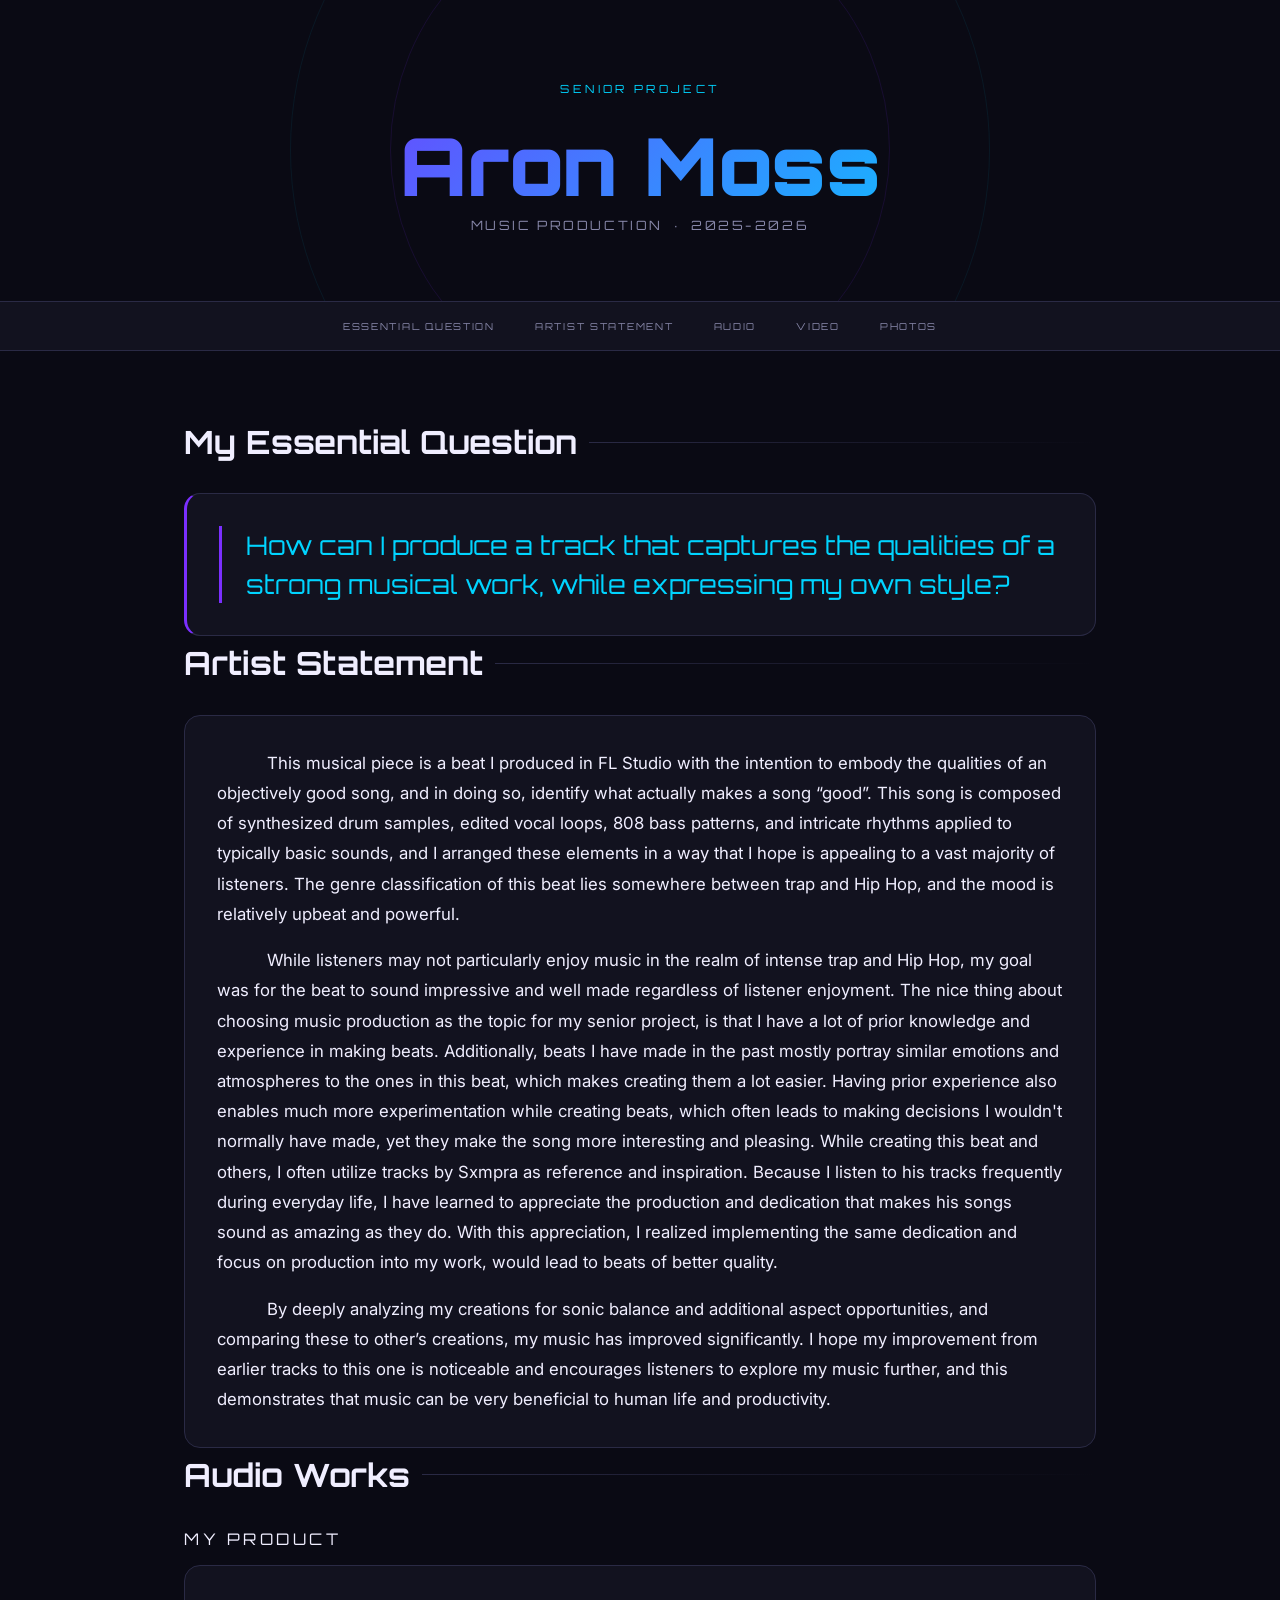
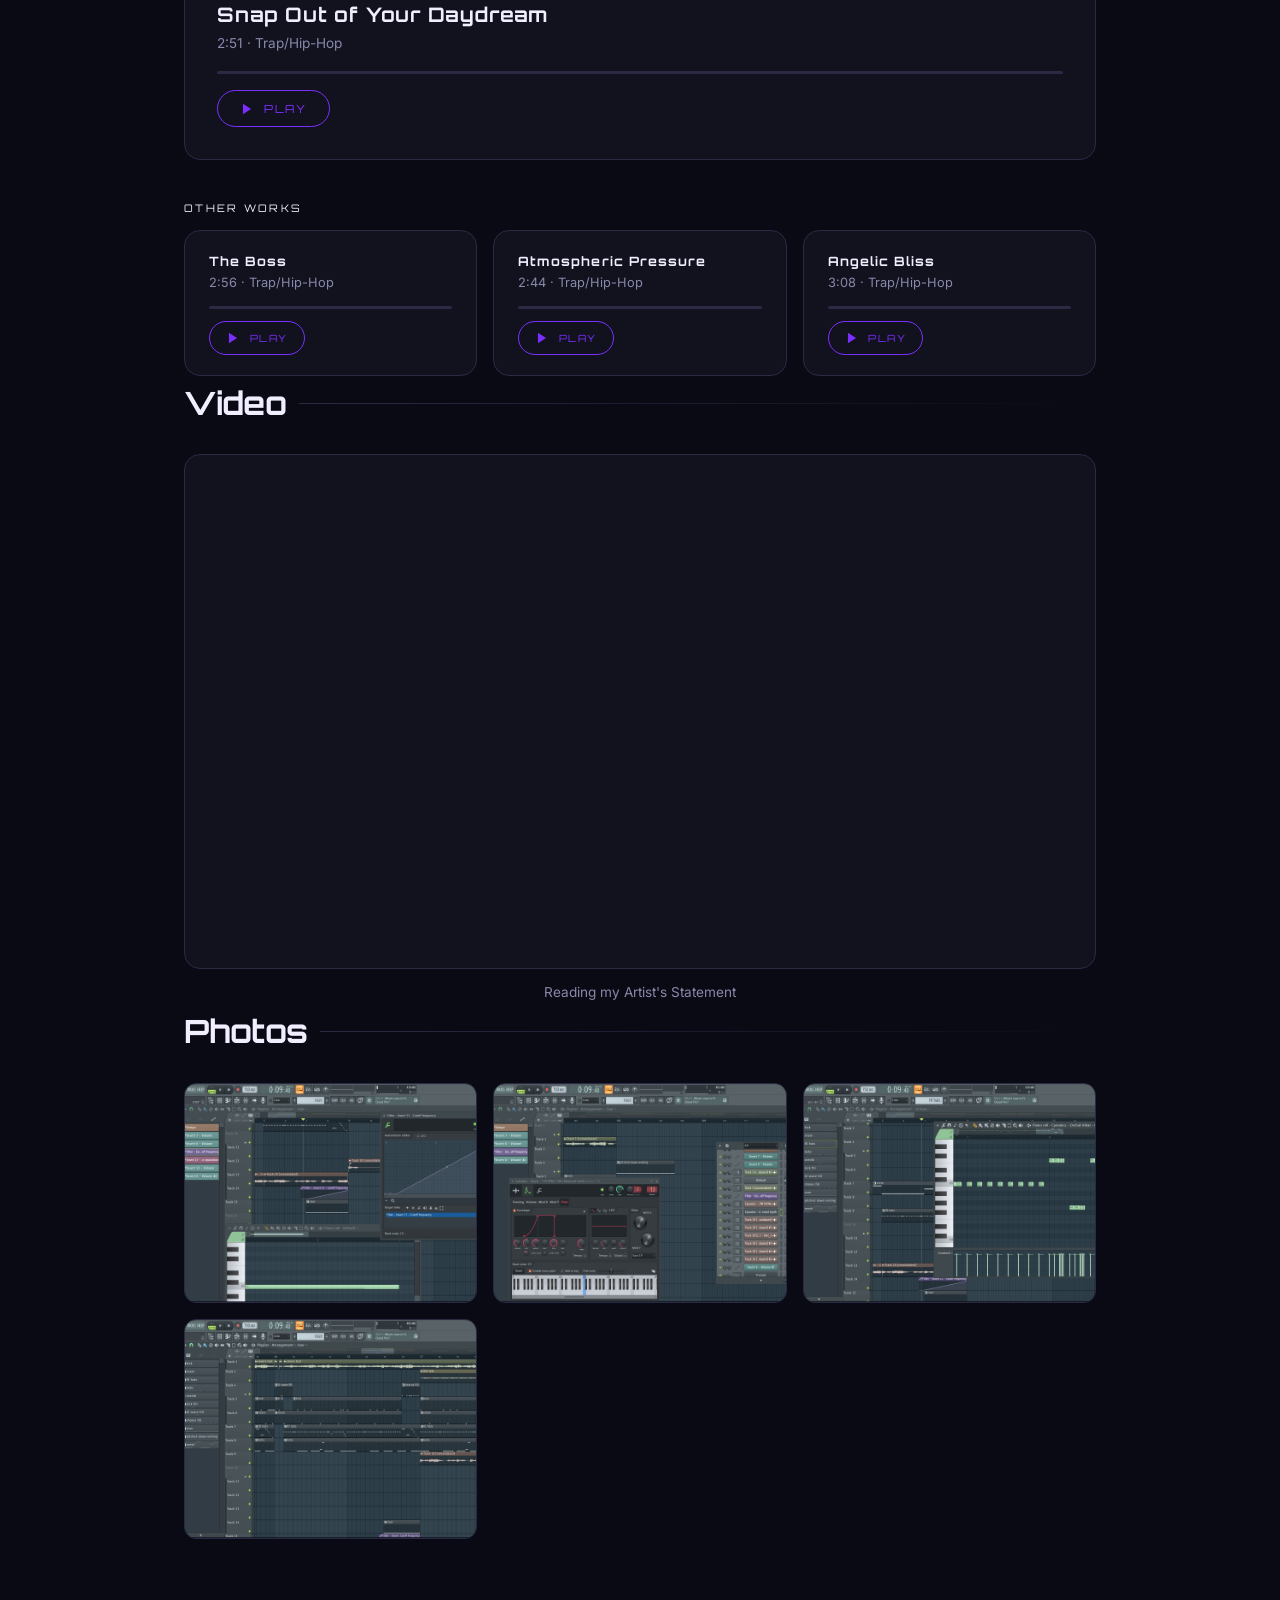
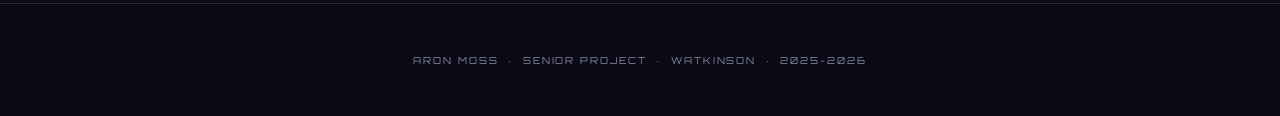
==== commit 904d91d0: "fix files and redo file ref in html" ====
--- a/index.html
+++ b/index.html
@@ -134,17 +134,17 @@
           <div class="audio-card">
             <div>
               <!-- STUDENT: Replace with your track title -->
-              <p class="audio-card-title">Track Title One</p>
+              <p class="audio-card-title">The Boss</p>
               <!-- STUDENT: Replace with a short description -->
-              <p class="audio-card-meta">Duration · Genre or description</p>
+              <p class="audio-card-meta">2:56 · Trap/Hip-Hop</p>
             </div>
             <div class="audio-progress-wrap">
               <div class="audio-progress-bar"></div>
             </div>
             <!-- STUDENT: Update BOTH the <audio> src and data-src to your file path -->
-            <audio src="audio/track-01.mp3" preload="none"></audio>
-            <button class="btn-play"
-                    data-src="audio/track-01.mp3"
+            <audio src="audio/boss.mp3" preload="none"></audio>
+            <button class="btn-play"
+                    data-src="audio/boss.mp3"
                     aria-label="Play Track Title One">
               <svg viewBox="0 0 24 24" fill="currentColor"><polygon points="5,3 19,12 5,21"/></svg>
               Play
@@ -157,15 +157,15 @@
           ==================================================== -->
           <div class="audio-card">
             <div>
-              <p class="audio-card-title">Track Title Two</p>
-              <p class="audio-card-meta">Duration · Genre or description</p>
-            </div>
-            <div class="audio-progress-wrap">
-              <div class="audio-progress-bar"></div>
-            </div>
-            <audio src="audio/track-02.mp3" preload="none"></audio>
-            <button class="btn-play"
-                    data-src="audio/track-02.mp3"
+              <p class="audio-card-title">Atmospheric Pressure</p>
+              <p class="audio-card-meta">2:44 · Trap/Hip-Hop</p>
+            </div>
+            <div class="audio-progress-wrap">
+              <div class="audio-progress-bar"></div>
+            </div>
+            <audio src="audio/atmospheric.mp3" preload="none"></audio>
+            <button class="btn-play"
+                    data-src="audio/atmospheric.mp3"
                     aria-label="Play Track Title Two">
               <svg viewBox="0 0 24 24" fill="currentColor"><polygon points="5,3 19,12 5,21"/></svg>
               Play
@@ -178,15 +178,15 @@
           ==================================================== -->
           <div class="audio-card">
             <div>
-              <p class="audio-card-title">Track Title Three</p>
-              <p class="audio-card-meta">Duration · Genre or description</p>
-            </div>
-            <div class="audio-progress-wrap">
-              <div class="audio-progress-bar"></div>
-            </div>
-            <audio src="audio/track-03.mp3" preload="none"></audio>
-            <button class="btn-play"
-                    data-src="audio/track-03.mp3"
+              <p class="audio-card-title">Angelic Bliss</p>
+              <p class="audio-card-meta">3:08 · Trap/Hip-Hop</p>
+            </div>
+            <div class="audio-progress-wrap">
+              <div class="audio-progress-bar"></div>
+            </div>
+            <audio src="audio/angelic-bliss.mp3" preload="none"></audio>
+            <button class="btn-play"
+                    data-src="audio/angelic-bliss.mp3"
                     aria-label="Play Track Title Three">
               <svg viewBox="0 0 24 24" fill="currentColor"><polygon points="5,3 19,12 5,21"/></svg>
               Play
@@ -213,7 +213,7 @@
         </div>
 
         <!-- STUDENT: Replace with a caption for your video -->
-        <p class="video-caption">[Video title or short description]</p>
+        <p class="video-caption">Reading my Artist's Statement</p>
       </section>
 
       <!-- ========================================================
@@ -224,95 +224,27 @@
 
         <div class="photo-grid">
 
-          <!-- ==================================================
-               PHOTO ITEM — copy and paste this block to add more
-               photos. Change the src and alt for each image.
-               To use a photo:
-               • Put your image file in an "images/" folder
-                 next to this HTML file.
-               • Replace "images/photo-01.jpg" with your filename.
-               • Replace the alt text with a description.
-               • Replace the caption text.
-
-               Remove the <div class="photo-placeholder"> block
-               and un-comment the <img> tag when you have a real
-               image ready.
-          ================================================== -->
-
-          <!-- Photo 1 (featured — spans 2 columns) -->
-          <div class="photo-item">
-            <img src="images/fl-ss.png" alt="A screenshot of FL Studio" />
-            <div class="photo-caption">A screenshot of FL Studio</div>
+          <div class="photo-item">
+            <img src="images/riser.png" alt="A screenshot showing the creation of a riser effect in FL Studio" />
+            <div class="photo-caption">Creating the riser effect</div>
           </div>
 
           <!-- Photo 2 -->
           <div class="photo-item">
-            <!-- <img src="images/photo-02.jpg" alt="Description of photo 2" /> -->
-            <div class="photo-placeholder">
-              <svg viewBox="0 0 24 24" fill="none" stroke="currentColor" stroke-width="1.5">
-                <rect x="3" y="3" width="18" height="18" rx="2"/>
-                <circle cx="8.5" cy="8.5" r="1.5"/>
-                <polyline points="21,15 16,10 5,21"/>
-              </svg>
-              <span>Photo 2</span>
-            </div>
-            <div class="photo-caption">[Caption for photo 2]</div>
+            <img src="images/pitch.png" alt="A photo showing the making of a pitch-shift envelope in FL Studio" />
+            <div class="photo-caption">Adding the pitch-shift envelope</div>
           </div>
 
           <!-- Photo 3 -->
           <div class="photo-item">
-            <!-- <img src="images/photo-03.jpg" alt="Description of photo 3" /> -->
-            <div class="photo-placeholder">
-              <svg viewBox="0 0 24 24" fill="none" stroke="currentColor" stroke-width="1.5">
-                <rect x="3" y="3" width="18" height="18" rx="2"/>
-                <circle cx="8.5" cy="8.5" r="1.5"/>
-                <polyline points="21,15 16,10 5,21"/>
-              </svg>
-              <span>Photo 3</span>
-            </div>
-            <div class="photo-caption">[Caption for photo 3]</div>
+            <img src="images/hihat.png" alt="A photo showing the making the hihat pattern in FL Studio" />
+            <div class="photo-caption">Making the hihat pattern</div>
           </div>
 
           <!-- Photo 4 -->
           <div class="photo-item">
-            <!-- <img src="images/photo-04.jpg" alt="Description of photo 4" /> -->
-            <div class="photo-placeholder">
-              <svg viewBox="0 0 24 24" fill="none" stroke="currentColor" stroke-width="1.5">
-                <rect x="3" y="3" width="18" height="18" rx="2"/>
-                <circle cx="8.5" cy="8.5" r="1.5"/>
-                <polyline points="21,15 16,10 5,21"/>
-              </svg>
-              <span>Photo 4</span>
-            </div>
-            <div class="photo-caption">[Caption for photo 4]</div>
-          </div>
-
-          <!-- Photo 5 -->
-          <div class="photo-item">
-            <!-- <img src="images/photo-05.jpg" alt="Description of photo 5" /> -->
-            <div class="photo-placeholder">
-              <svg viewBox="0 0 24 24" fill="none" stroke="currentColor" stroke-width="1.5">
-                <rect x="3" y="3" width="18" height="18" rx="2"/>
-                <circle cx="8.5" cy="8.5" r="1.5"/>
-                <polyline points="21,15 16,10 5,21"/>
-              </svg>
-              <span>Photo 5</span>
-            </div>
-            <div class="photo-caption">[Caption for photo 5]</div>
-          </div>
-
-          <!-- Photo 6 -->
-          <div class="photo-item">
-            <!-- <img src="images/photo-06.jpg" alt="Description of photo 6" /> -->
-            <div class="photo-placeholder">
-              <svg viewBox="0 0 24 24" fill="none" stroke="currentColor" stroke-width="1.5">
-                <rect x="3" y="3" width="18" height="18" rx="2"/>
-                <circle cx="8.5" cy="8.5" r="1.5"/>
-                <polyline points="21,15 16,10 5,21"/>
-              </svg>
-              <span>Photo 6</span>
-            </div>
-            <div class="photo-caption">[Caption for photo 6]</div>
+            <img src="images/fl.png" alt="A photo showing a general workflow in FL Studio" />
+            <div class="photo-caption">General FL Studio workflow</div>
           </div>
 
         </div>
--- a/styles.css
+++ b/styles.css
@@ -572,12 +572,12 @@
 
     .audio-card-featured .btn-play:hover,
     .audio-card-featured .btn-play.playing {
-      background: var(--color-accent-3);
+      background: var(--color-accent-1);
       color: #fff;
     }
 
     .audio-card-featured .audio-progress-bar {
-      background: linear-gradient(90deg, var(--color-accent-3), var(--color-accent-1));
+      background: linear-gradient(90deg, var(--color-accent-1), var(--color-accent-2));
     }
 
     .audio-other-label {
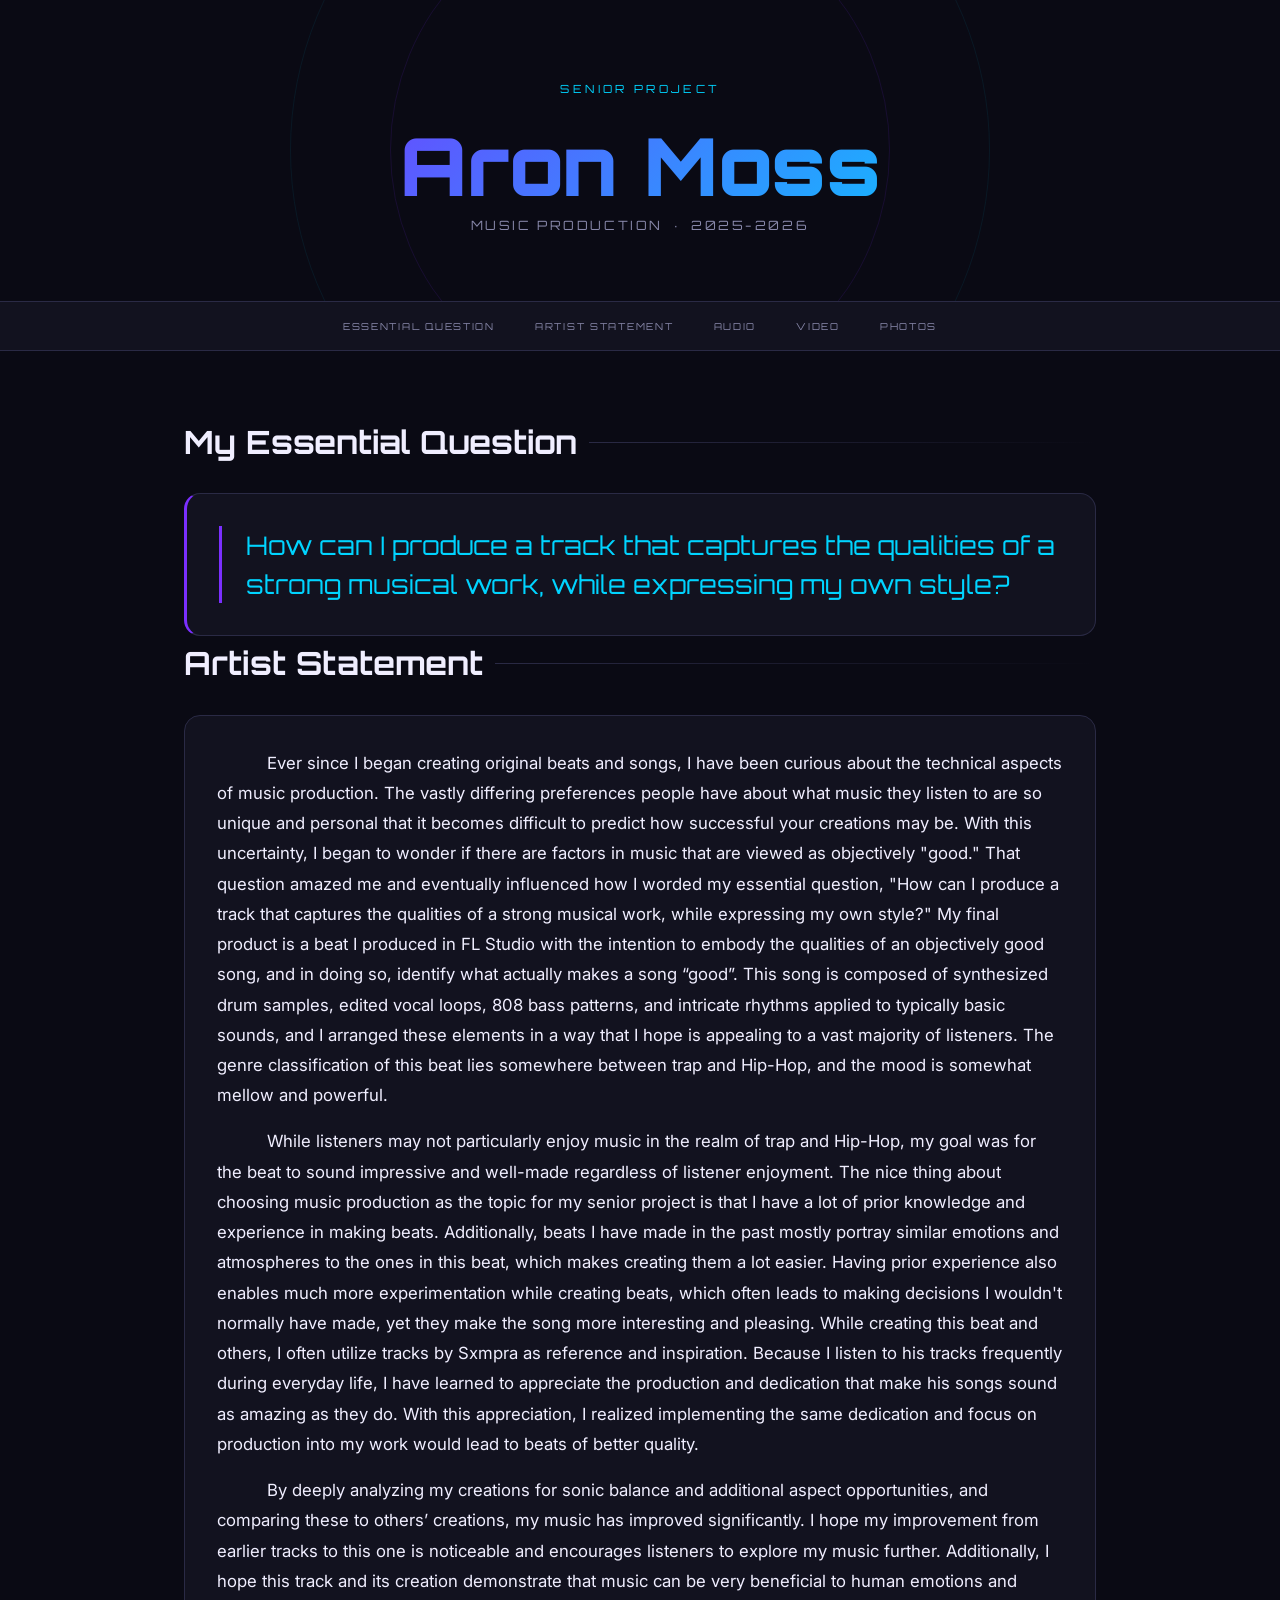
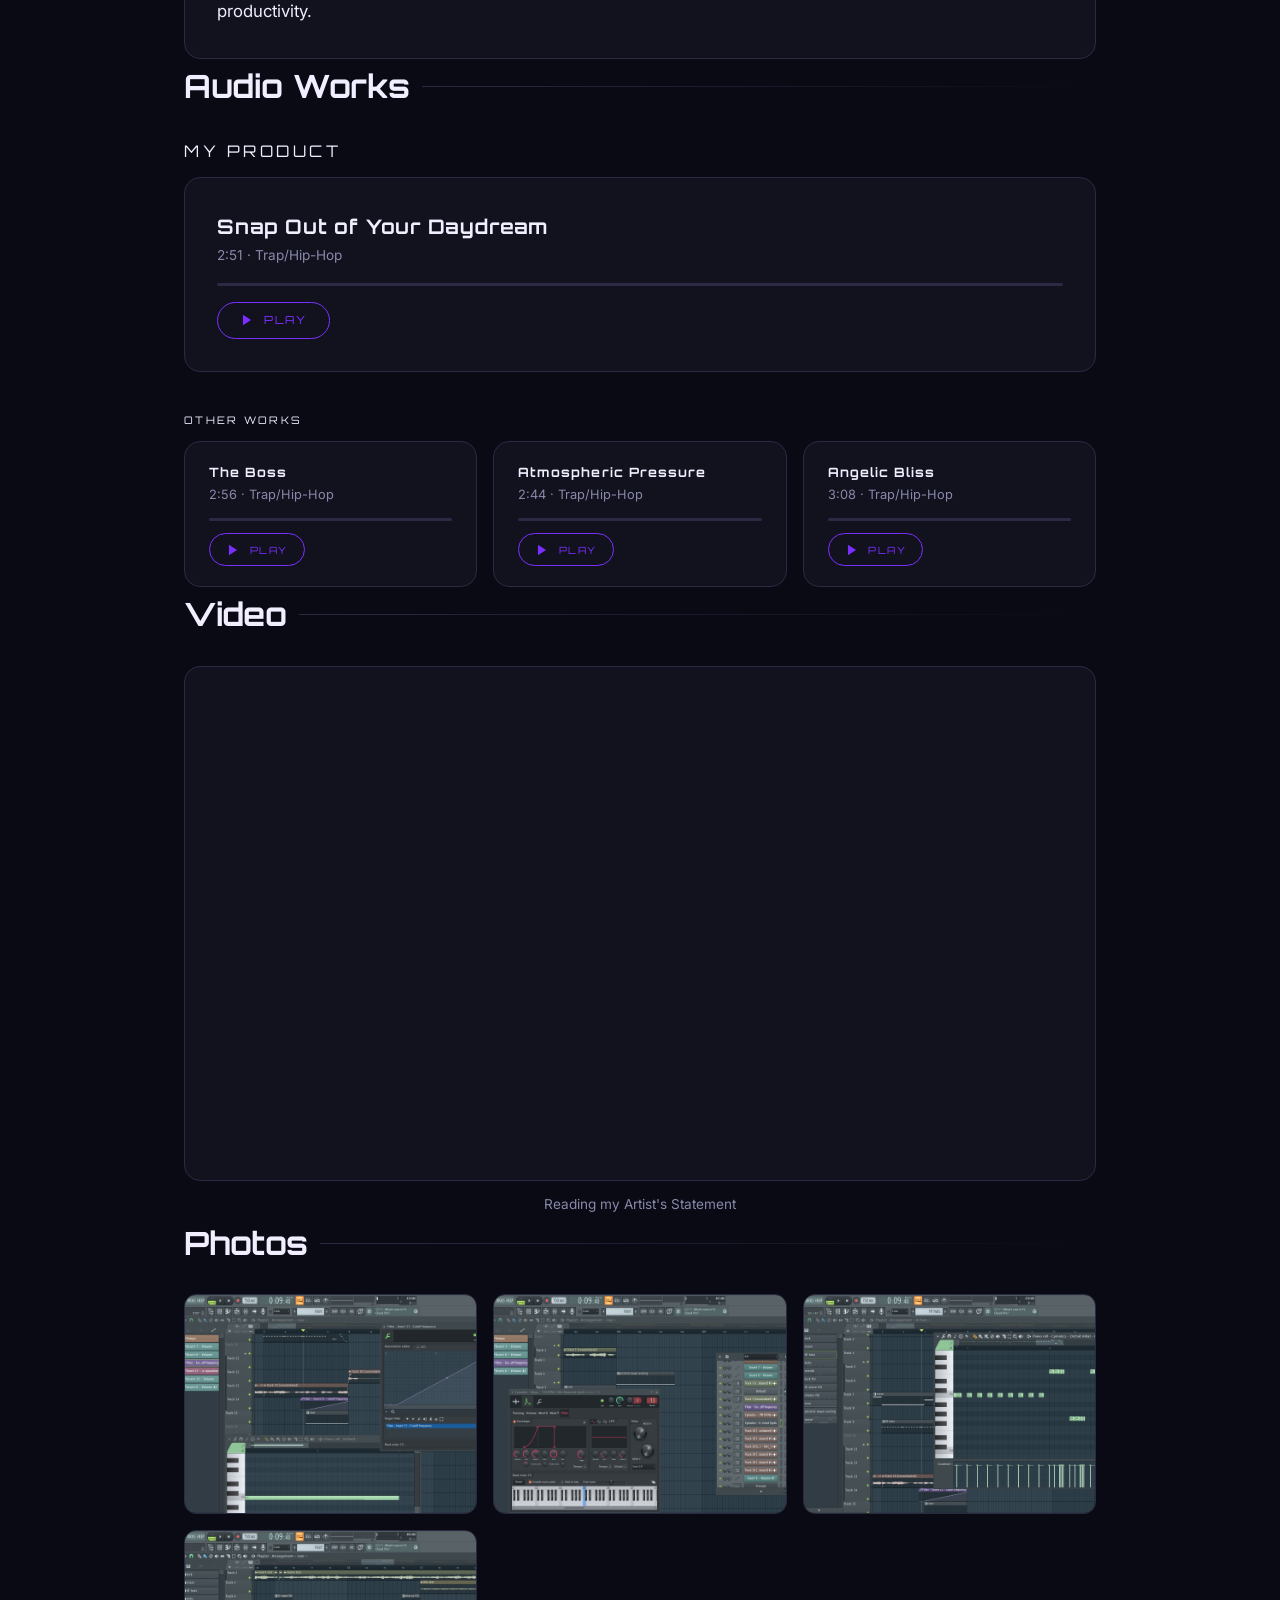
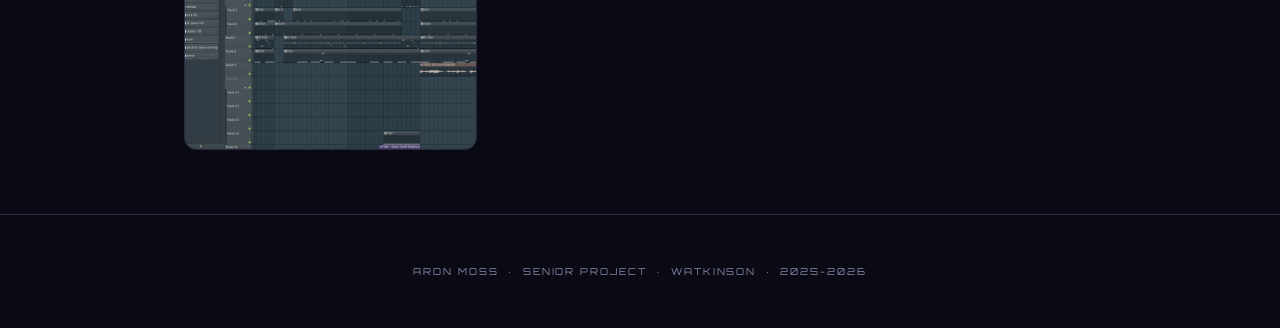
==== commit 73b08022: "Edit artist statement wording and add background info" ====
--- a/index.html
+++ b/index.html
@@ -76,13 +76,13 @@
                actual artist statement. Add or remove <p> tags
                as needed. Aim for 2–4 paragraphs. -->
           <p>
-            This musical piece is a beat I produced in FL Studio with the intention to embody the qualities of an objectively good song, and in doing so, identify what actually makes a song “good”. This song is composed of synthesized drum samples, edited vocal loops, 808 bass patterns, and intricate rhythms applied to typically basic sounds, and I arranged these elements in a way that I hope is appealing to a vast majority of listeners. The genre classification of this beat lies somewhere between trap and Hip Hop, and the mood is relatively upbeat and powerful.
+            Ever since I began creating original beats and songs, I have been curious about the technical aspects of music production. The vastly differing preferences people have about what music they listen to are so unique and personal that it becomes difficult to predict how successful your creations may be. With this uncertainty, I began to wonder if there are factors in music that are viewed as objectively "good." That question amazed me and eventually influenced how I worded my essential question, "How can I produce a track that captures the qualities of a strong musical work, while expressing my own style?" My final product is a beat I produced in FL Studio with the intention to embody the qualities of an objectively good song, and in doing so, identify what actually makes a song “good”. This song is composed of synthesized drum samples, edited vocal loops, 808 bass patterns, and intricate rhythms applied to typically basic sounds, and I arranged these elements in a way that I hope is appealing to a vast majority of listeners. The genre classification of this beat lies somewhere between trap and Hip-Hop, and the mood is somewhat mellow and powerful.
           </p>
           <p>
-            While listeners may not particularly enjoy music in the realm of intense trap and Hip Hop, my goal was for the beat to sound impressive and well made regardless of listener enjoyment. The nice thing about choosing music production as the topic for my senior project, is that I have a lot of prior knowledge and experience in making beats.  Additionally, beats I have made in the past mostly portray similar emotions and atmospheres to the ones in this beat, which makes creating them a lot easier. Having prior experience also enables much more experimentation while creating beats, which often leads to making decisions I wouldn't normally have made, yet they make the song more interesting and pleasing. While creating this beat and others, I often utilize tracks by Sxmpra as reference and inspiration. Because I listen to his tracks frequently during everyday life, I have learned to appreciate the production and dedication that makes his songs sound as amazing as they do. With this appreciation, I realized implementing the same dedication and focus on production into my work, would lead to beats of better quality.
+            While listeners may not particularly enjoy music in the realm of trap and Hip-Hop, my goal was for the beat to sound impressive and well-made regardless of listener enjoyment. The nice thing about choosing music production as the topic for my senior project is that I have a lot of prior knowledge and experience in making beats.  Additionally, beats I have made in the past mostly portray similar emotions and atmospheres to the ones in this beat, which makes creating them a lot easier. Having prior experience also enables much more experimentation while creating beats, which often leads to making decisions I wouldn't normally have made, yet they make the song more interesting and pleasing. While creating this beat and others, I often utilize tracks by Sxmpra as reference and inspiration. Because I listen to his tracks frequently during everyday life, I have learned to appreciate the production and dedication that make his songs sound as amazing as they do. With this appreciation, I realized implementing the same dedication and focus on production into my work would lead to beats of better quality.
           </p>
           <p>
-            By deeply analyzing my creations for sonic balance and additional aspect opportunities, and comparing these to other’s creations, my music has improved significantly. I hope my improvement from earlier tracks to this one is noticeable and encourages listeners to explore my music further, and this demonstrates that music can be very beneficial to human life and productivity.
+            By deeply analyzing my creations for sonic balance and additional aspect opportunities, and comparing these to others’ creations, my music has improved significantly. I hope my improvement from earlier tracks to this one is noticeable and encourages listeners to explore my music further. Additionally, I hope this track and its creation demonstrate that music can be very beneficial to human emotions and productivity.
           </p>
         </div>
       </section>
@@ -163,9 +163,9 @@
             <div class="audio-progress-wrap">
               <div class="audio-progress-bar"></div>
             </div>
-            <audio src="audio/atmospheric.mp3" preload="none"></audio>
-            <button class="btn-play"
-                    data-src="audio/atmospheric.mp3"
+            <audio src="audio/atmos.mp3" preload="none"></audio>
+            <button class="btn-play"
+                    data-src="audio/atmos.mp3"
                     aria-label="Play Track Title Two">
               <svg viewBox="0 0 24 24" fill="currentColor"><polygon points="5,3 19,12 5,21"/></svg>
               Play
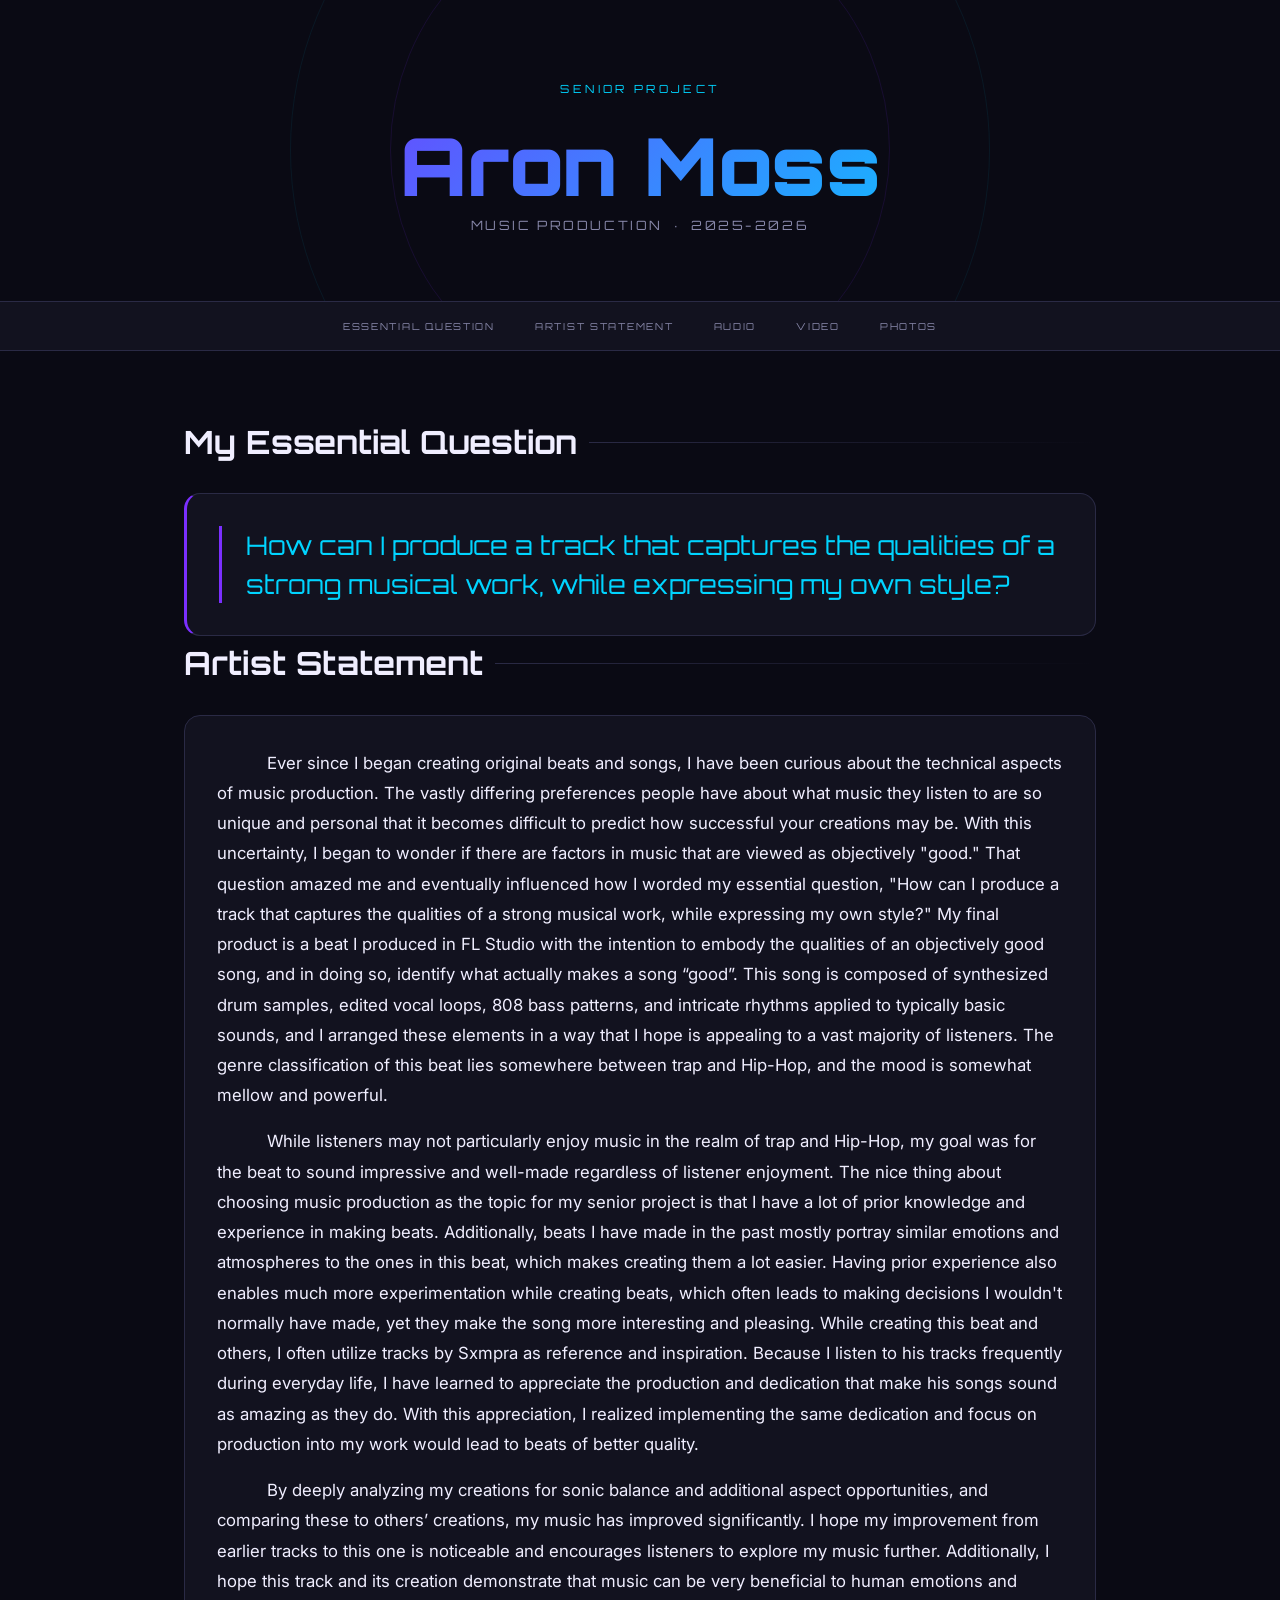
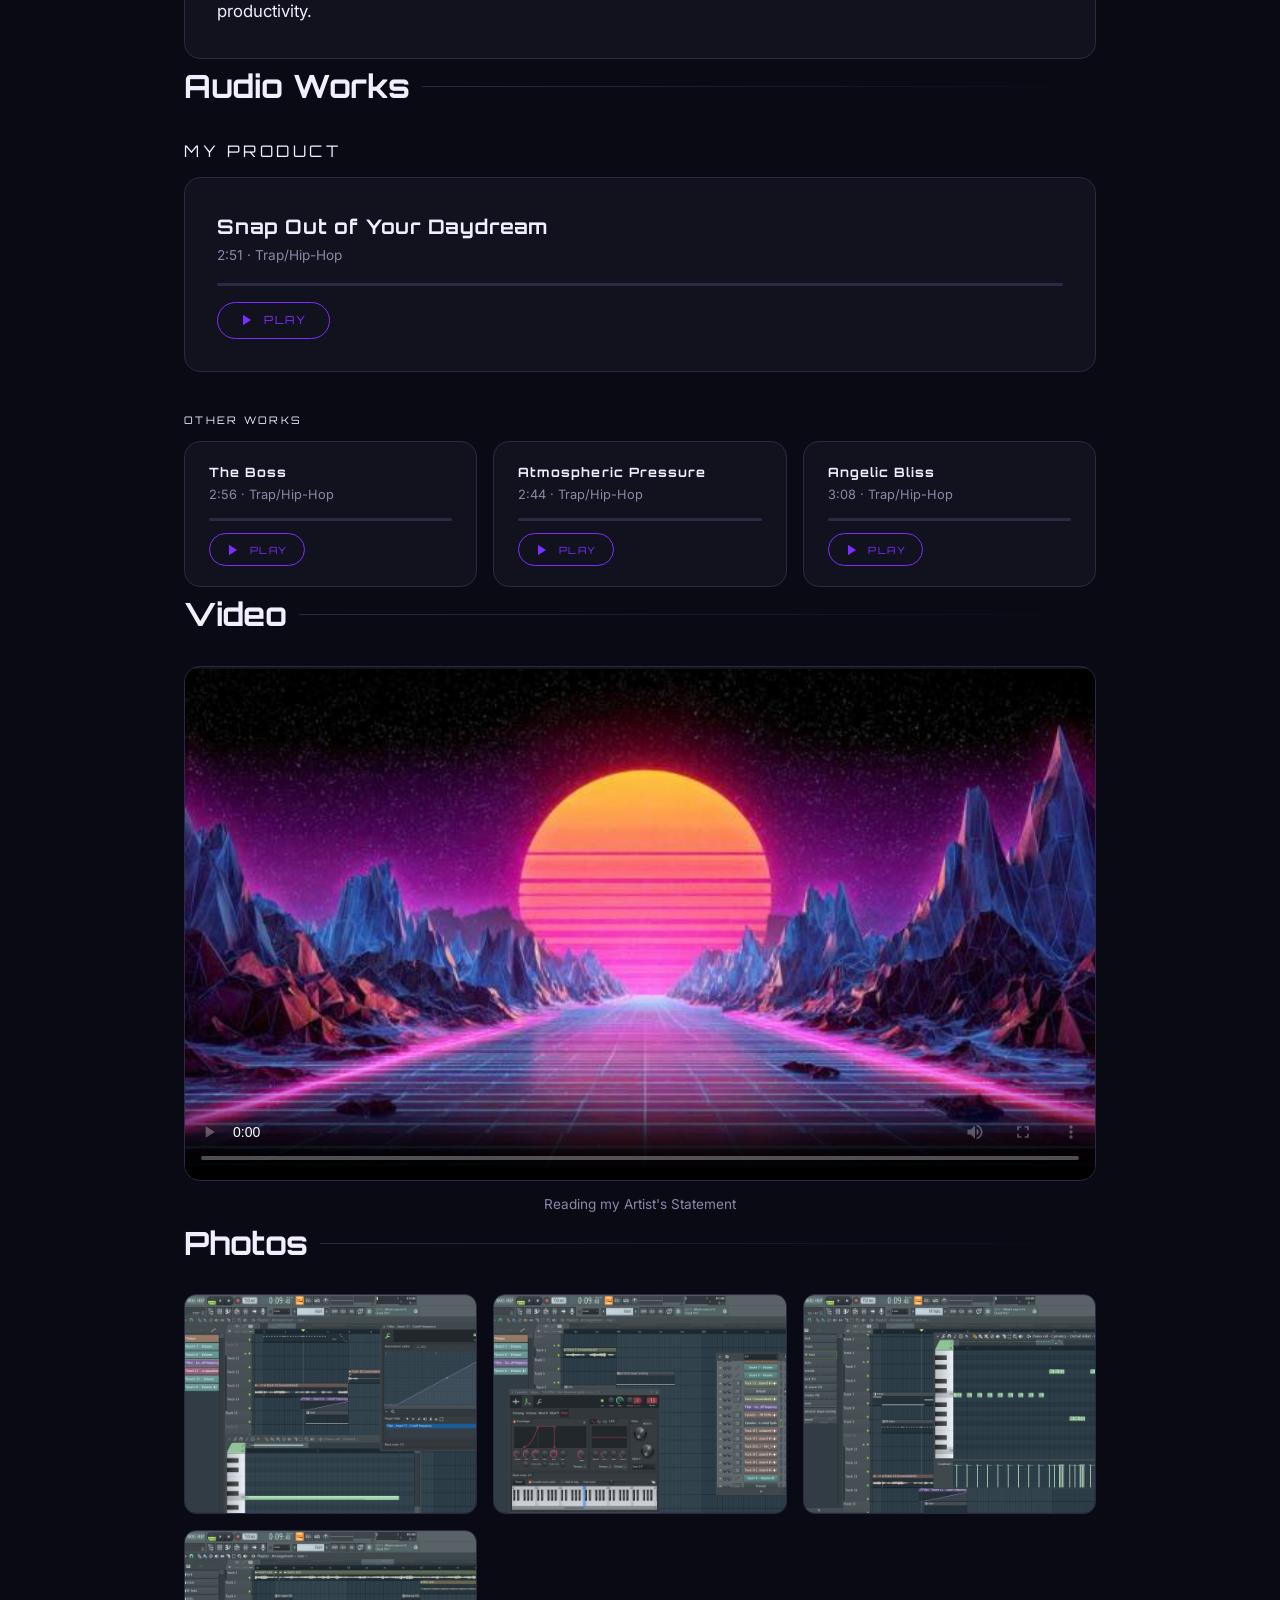
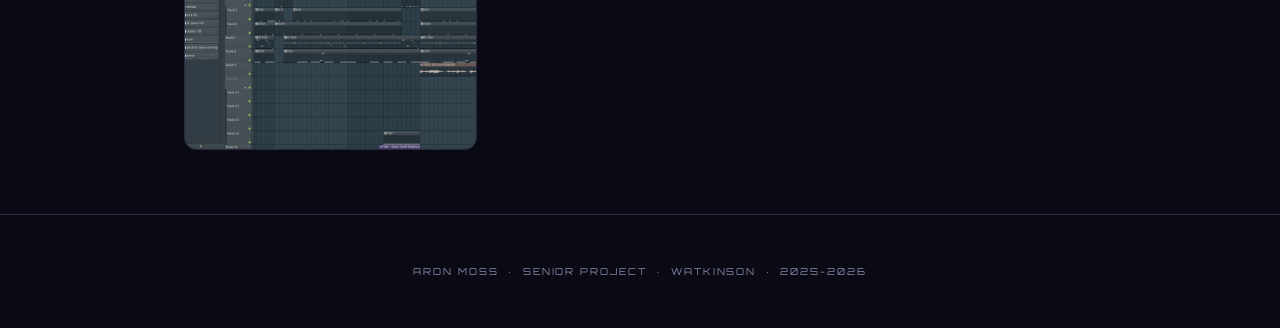
==== commit 0852dc7b: "Add video thumbnail and change video tag" ====
--- a/index.html
+++ b/index.html
@@ -204,12 +204,8 @@
         <h2 class="section-title" id="video-heading">Video</h2>
 
         <div class="video-wrapper">
-          <iframe src="https://drive.google.com/file/d/13OF_Epuk0eiUDkhopeZo8gxL0IdniMd2/preview"
-            title="Senior Project Video"
-            allow="autoplay"
-            allowfullscreen>
-          </iframe>
-
+          <video controls poster="images/sunset.jpg" title="Artist Statement Video" src="video/art-state.mp4" type="video/mp4">
+          </video>
         </div>
 
         <!-- STUDENT: Replace with a caption for your video -->
--- a/styles.css
+++ b/styles.css
@@ -347,7 +347,7 @@
       background: var(--color-surface);
     }
 
-    .video-wrapper iframe {
+    .video-wrapper video {
       position: absolute;
       top: 0; left: 0;
       width: 100%; height: 100%;
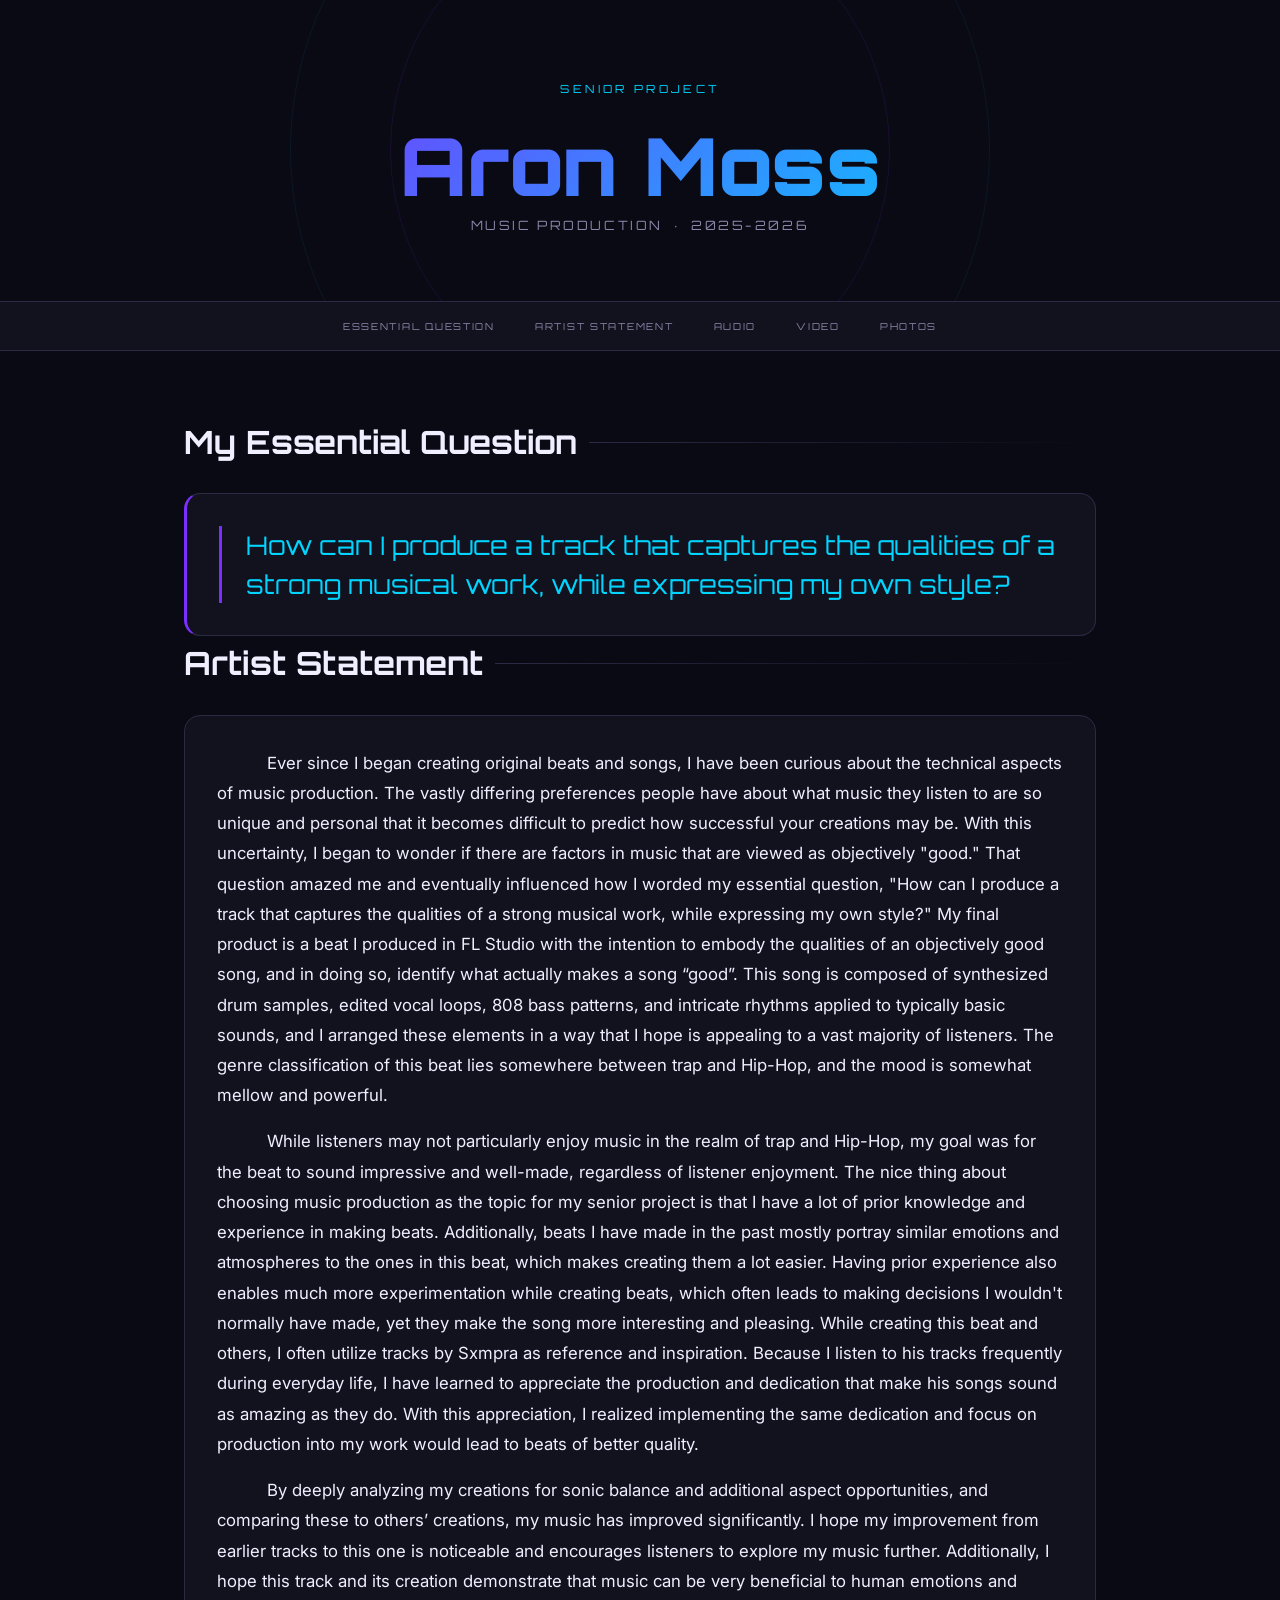
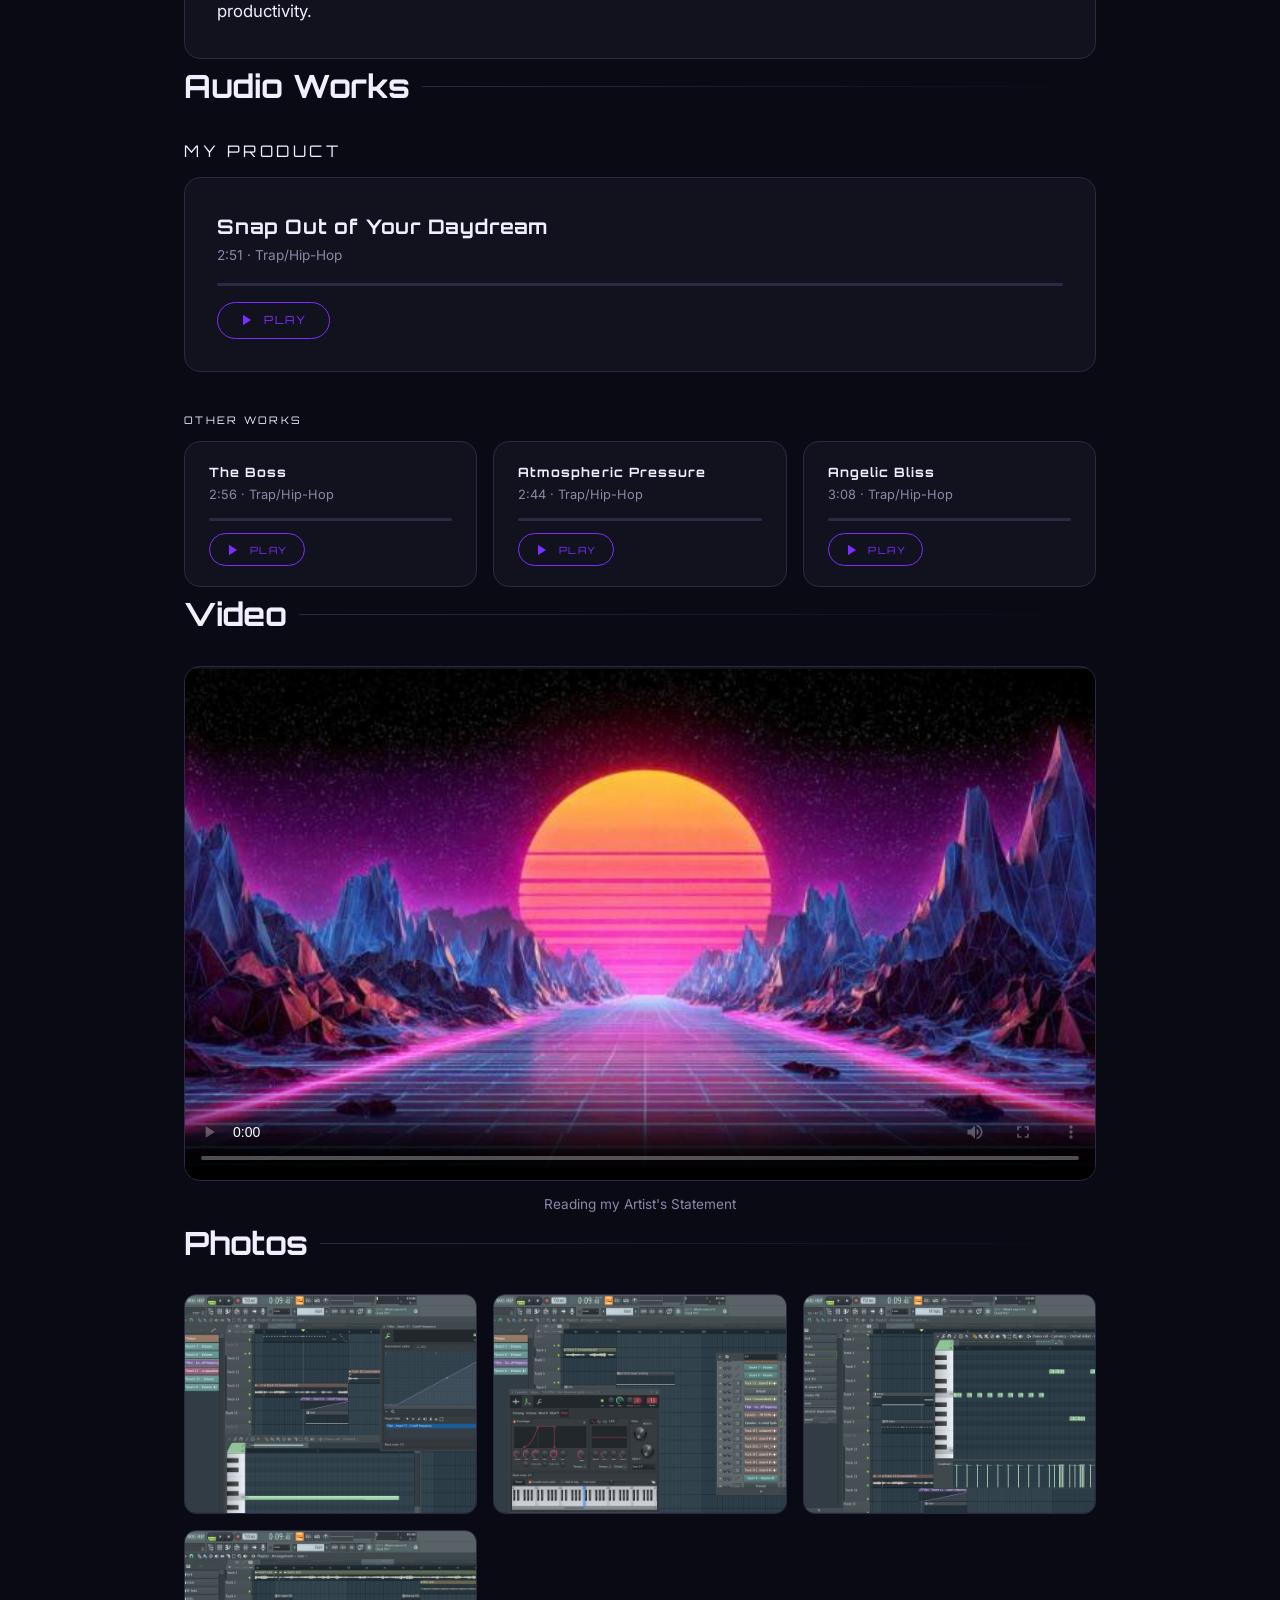
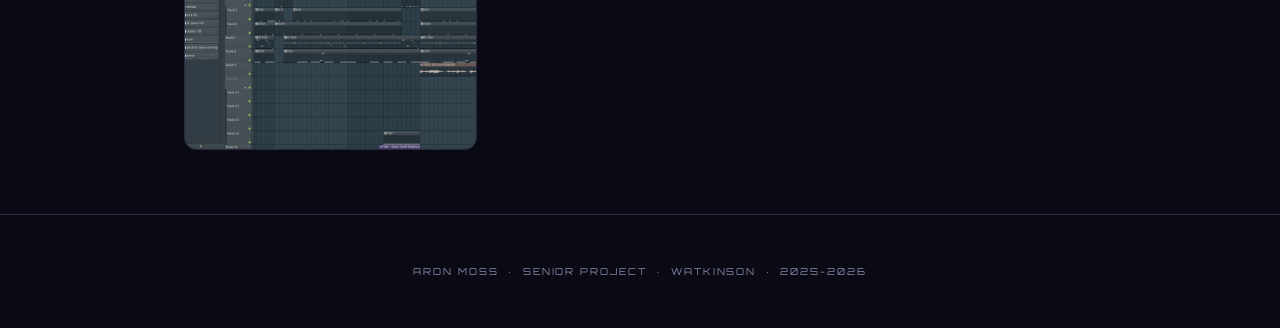
==== commit ff8139fc: "add comma" ====
--- a/index.html
+++ b/index.html
@@ -79,7 +79,7 @@
             Ever since I began creating original beats and songs, I have been curious about the technical aspects of music production. The vastly differing preferences people have about what music they listen to are so unique and personal that it becomes difficult to predict how successful your creations may be. With this uncertainty, I began to wonder if there are factors in music that are viewed as objectively "good." That question amazed me and eventually influenced how I worded my essential question, "How can I produce a track that captures the qualities of a strong musical work, while expressing my own style?" My final product is a beat I produced in FL Studio with the intention to embody the qualities of an objectively good song, and in doing so, identify what actually makes a song “good”. This song is composed of synthesized drum samples, edited vocal loops, 808 bass patterns, and intricate rhythms applied to typically basic sounds, and I arranged these elements in a way that I hope is appealing to a vast majority of listeners. The genre classification of this beat lies somewhere between trap and Hip-Hop, and the mood is somewhat mellow and powerful.
           </p>
           <p>
-            While listeners may not particularly enjoy music in the realm of trap and Hip-Hop, my goal was for the beat to sound impressive and well-made regardless of listener enjoyment. The nice thing about choosing music production as the topic for my senior project is that I have a lot of prior knowledge and experience in making beats.  Additionally, beats I have made in the past mostly portray similar emotions and atmospheres to the ones in this beat, which makes creating them a lot easier. Having prior experience also enables much more experimentation while creating beats, which often leads to making decisions I wouldn't normally have made, yet they make the song more interesting and pleasing. While creating this beat and others, I often utilize tracks by Sxmpra as reference and inspiration. Because I listen to his tracks frequently during everyday life, I have learned to appreciate the production and dedication that make his songs sound as amazing as they do. With this appreciation, I realized implementing the same dedication and focus on production into my work would lead to beats of better quality.
+            While listeners may not particularly enjoy music in the realm of trap and Hip-Hop, my goal was for the beat to sound impressive and well-made, regardless of listener enjoyment. The nice thing about choosing music production as the topic for my senior project is that I have a lot of prior knowledge and experience in making beats.  Additionally, beats I have made in the past mostly portray similar emotions and atmospheres to the ones in this beat, which makes creating them a lot easier. Having prior experience also enables much more experimentation while creating beats, which often leads to making decisions I wouldn't normally have made, yet they make the song more interesting and pleasing. While creating this beat and others, I often utilize tracks by Sxmpra as reference and inspiration. Because I listen to his tracks frequently during everyday life, I have learned to appreciate the production and dedication that make his songs sound as amazing as they do. With this appreciation, I realized implementing the same dedication and focus on production into my work would lead to beats of better quality.
           </p>
           <p>
             By deeply analyzing my creations for sonic balance and additional aspect opportunities, and comparing these to others’ creations, my music has improved significantly. I hope my improvement from earlier tracks to this one is noticeable and encourages listeners to explore my music further. Additionally, I hope this track and its creation demonstrate that music can be very beneficial to human emotions and productivity.
